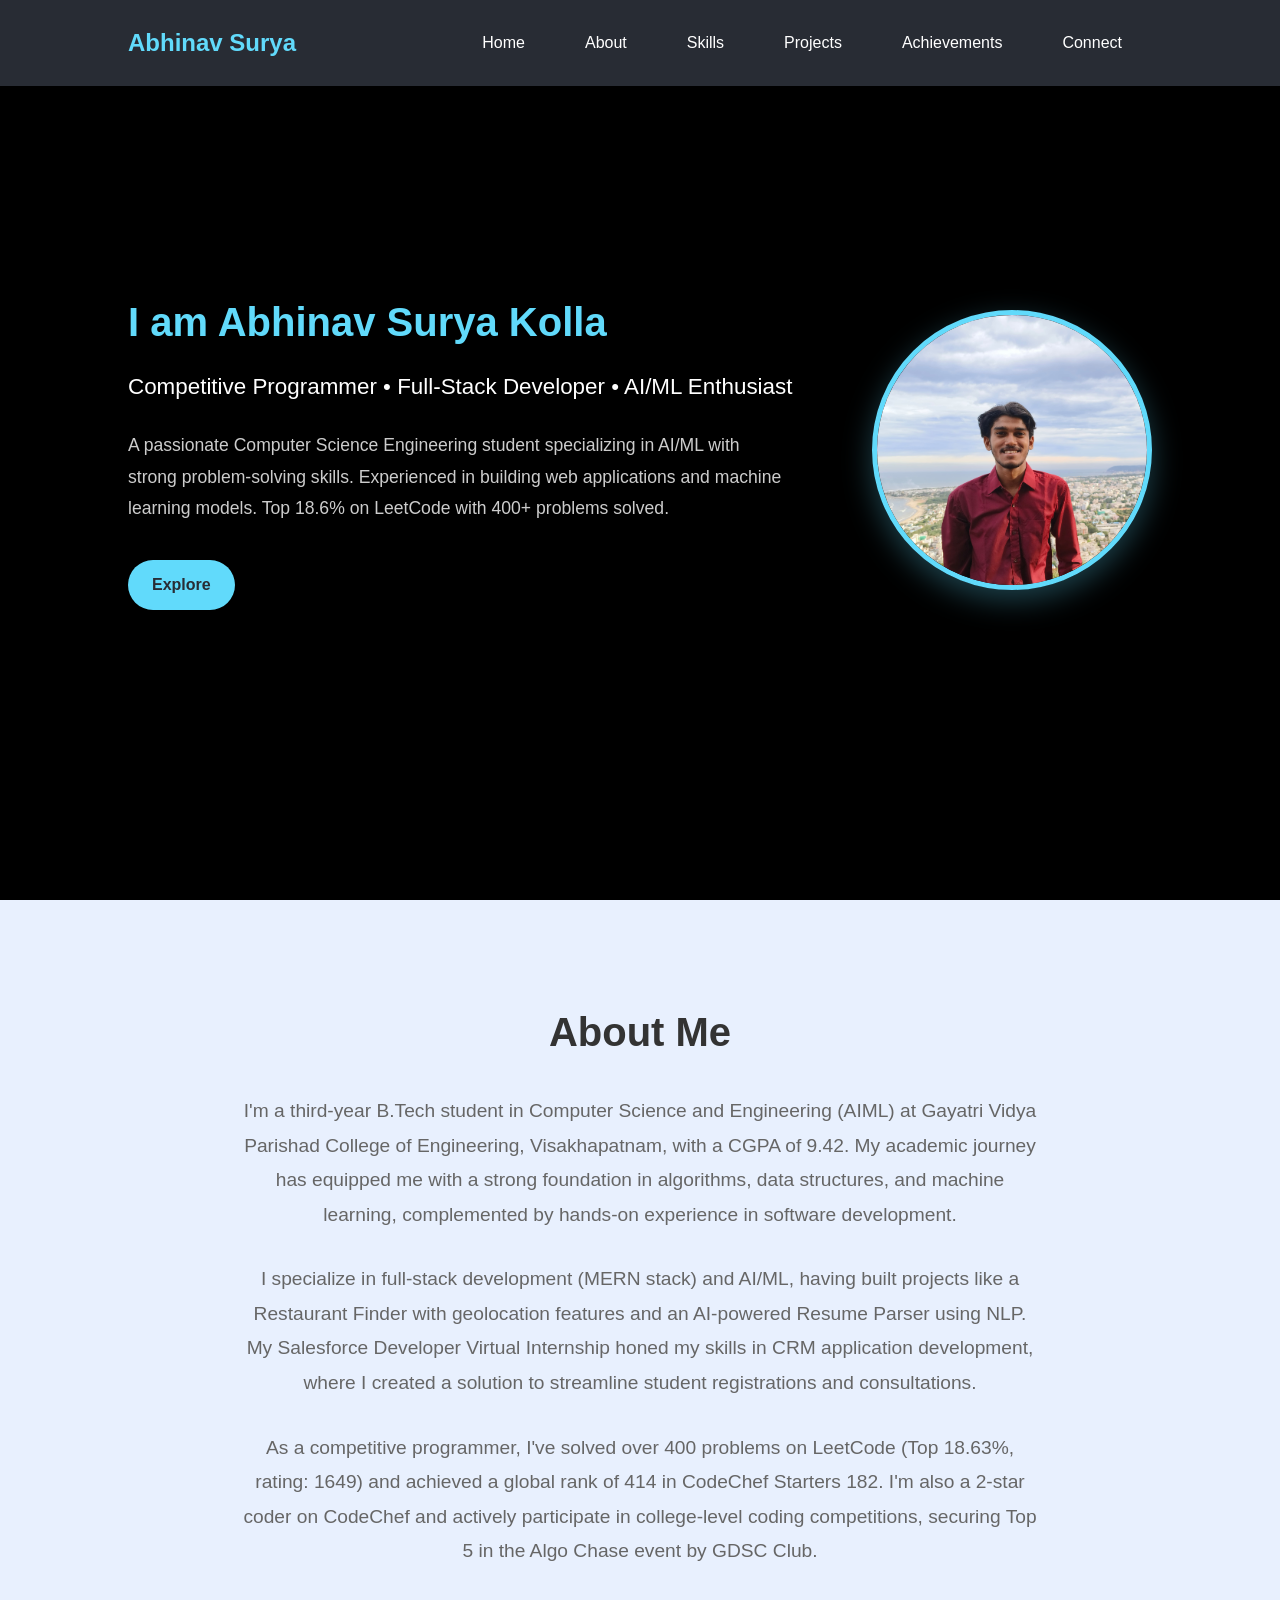
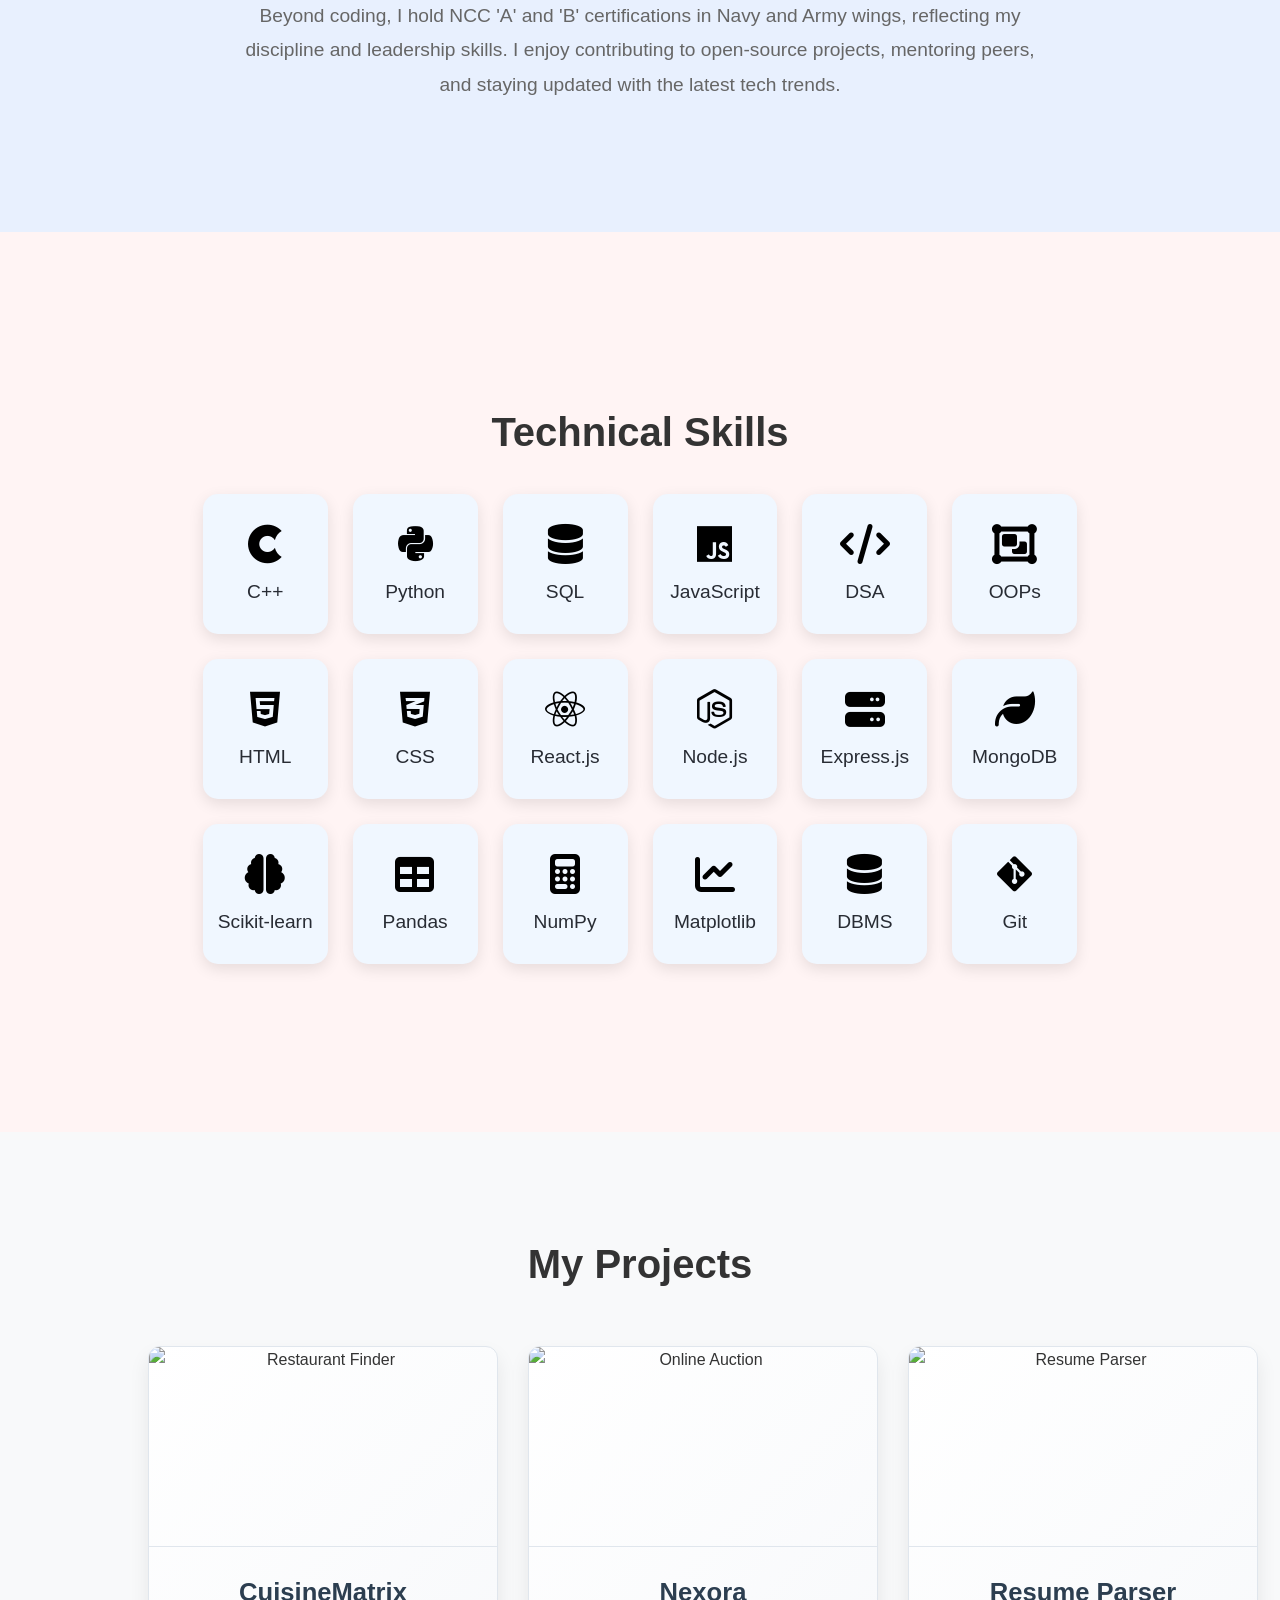
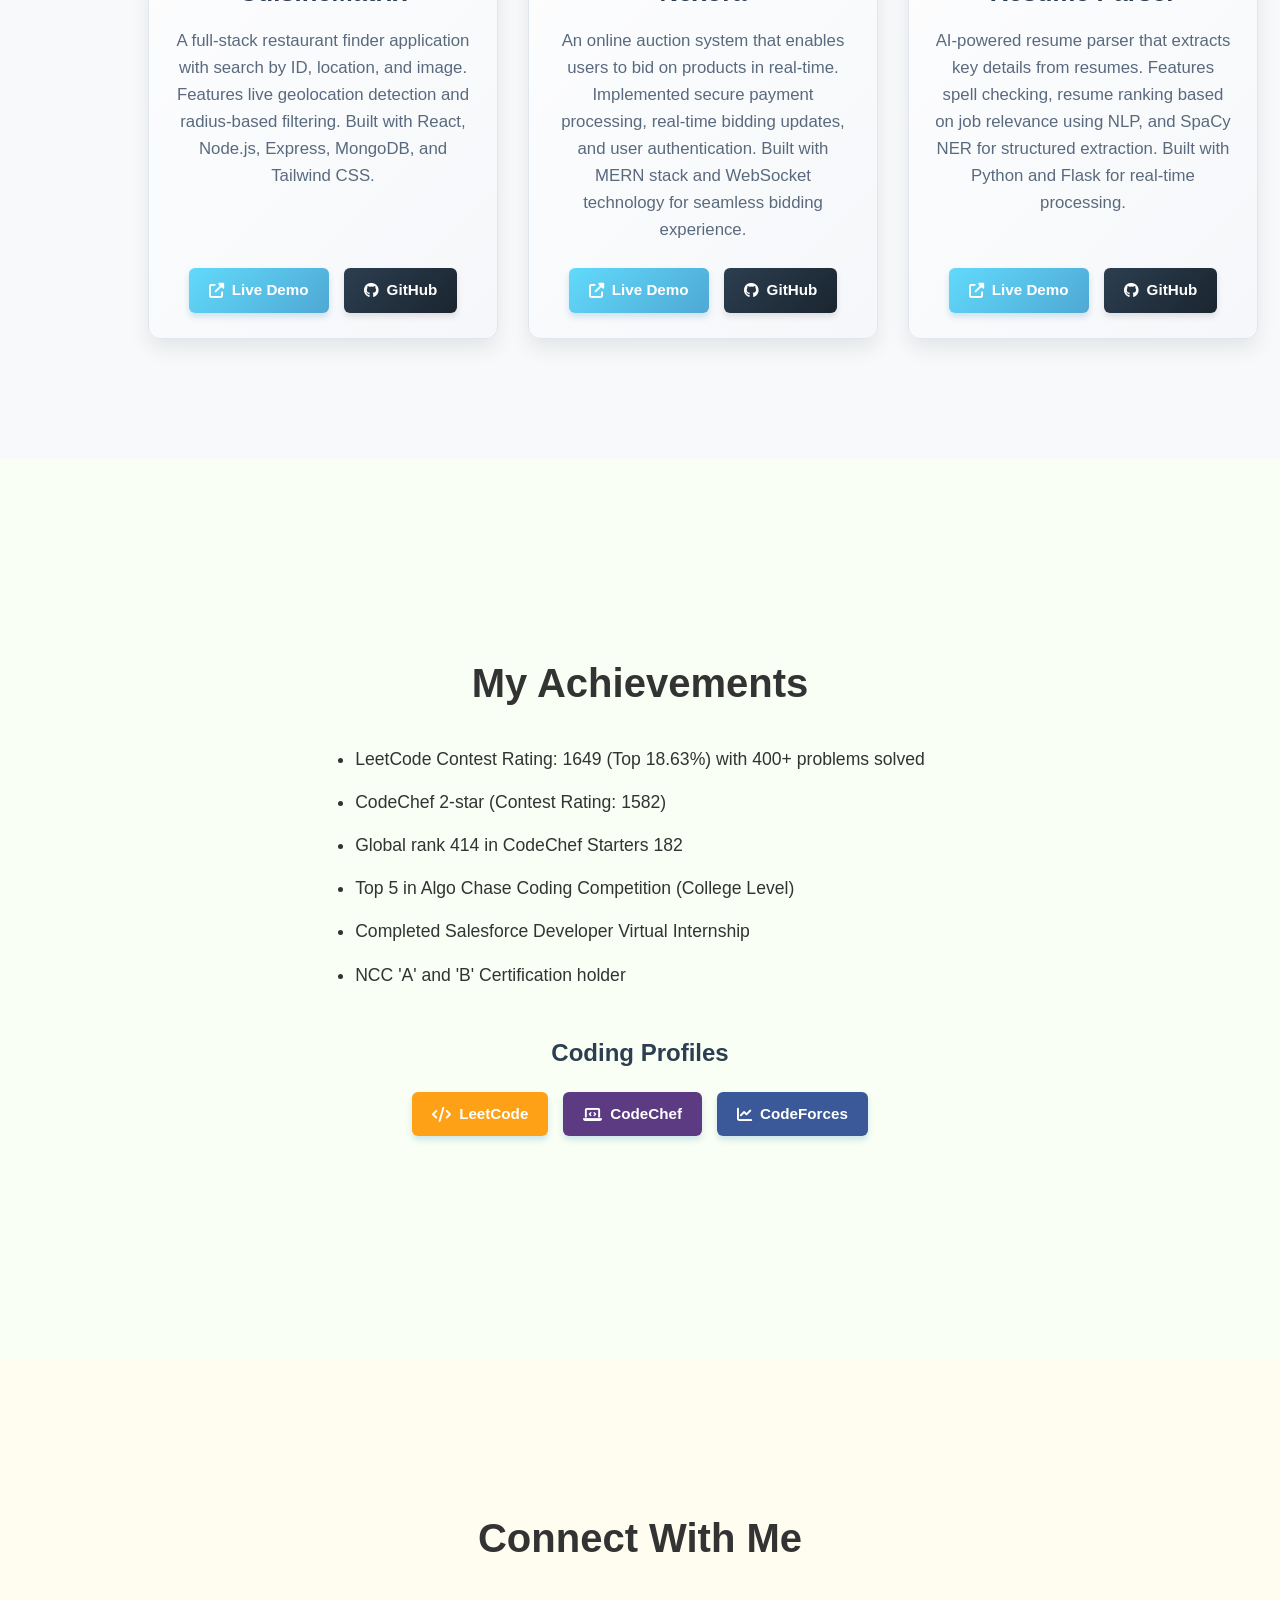
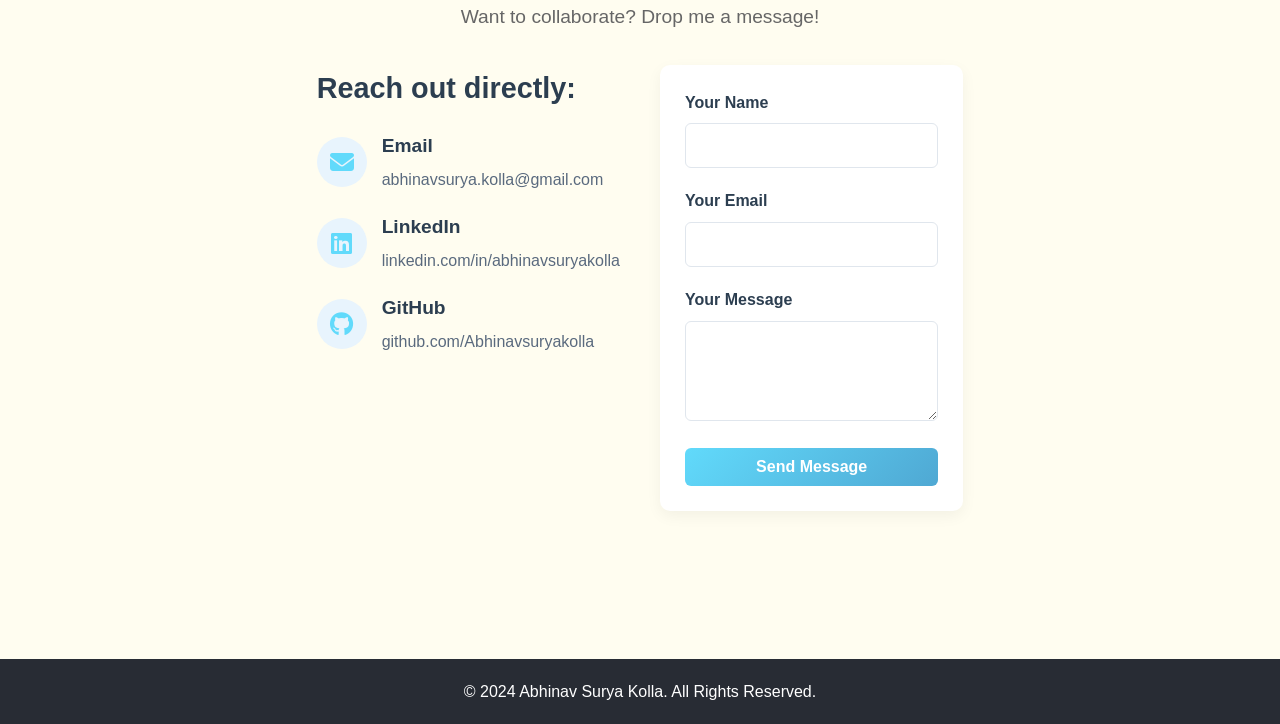
==== public/portfolio.html @ 75d7c148 "Update portfolio.html" ====
<!DOCTYPE html>
<html lang="en">
<head>
  <meta charset="UTF-8" />
  <meta name="viewport" content="width=device-width, initial-scale=1.0"/>
  <title>Abhinav Surya</title>
  <link rel="stylesheet" href="https://cdnjs.cloudflare.com/ajax/libs/font-awesome/6.4.0/css/all.min.css">
  <style>
    * {
      margin: 0;
      padding: 0;
      box-sizing: border-box;
    }

    body {
      font-family: 'Helvetica Neue', sans-serif;
      line-height: 1.6;
      color: #333;
      background-color: #f4f4f4;
    }

    a {
      text-decoration: none;
      color: inherit;
    }

    .navbar {
      background-color: #282c34;
      padding: 20px 10%;
      position: fixed;
      width: 100%;
      top: 0;
      z-index: 1000;
      box-shadow: 0 2px 10px rgba(0, 0, 0, 0.1);
      display: flex;
      justify-content: space-between;
      align-items: center;
    }

    .logo {
      font-size: 24px;
      font-weight: bold;
      color: #61dafb;
    }

    .navbar a {
      color: #fff;
      margin: 0 15px;
      padding: 10px 15px;
      border-radius: 5px;
      transition: all 0.3s ease;
    }

    .navbar a:hover {
      background-color: #61dafb;
      color: #282c34;
    }

    .hamburger {
      display: none;
      flex-direction: column;
      cursor: pointer;
    }

    .hamburger div {
      width: 25px;
      height: 3px;
      background-color: #fff;
      margin: 4px;
    }

    .nav-links {
      display: flex;
    }

    .nav-links a {
      display: inline-block;
    }

    .nav-links.active {
      display: block;
      position: absolute;
      background-color: #282c34;
      top: 70px;
      right: 0;
      width: 100%;
      text-align: center;
      padding: 20px 0;
    }

    section {
      padding: 100px 10%;
      min-height: 100vh;
      display: flex;
      flex-direction: column;
      justify-content: center;
    }

    section h2 {
      font-size: 2.5rem;
      margin-bottom: 30px;
      color: #333;
      text-align: center;
    }

    section p {
      font-size: 1.2rem;
      max-width: 800px;
      margin: 0 auto 30px;
      color: #666;
      line-height: 1.8;
    }

    #home {
      background-color: #000000;
      color: #fff;
      display: flex;
      flex-direction: row;
      justify-content: space-between;
      align-items: center;
      text-align: left;
    }

    .home-content {
      flex: 1;
      padding-right: 50px;
    }

    .home-image {
      flex: 1;
      display: flex;
      justify-content: flex-end;
    }

    #home img {
      width: 280px;
      height: 280px;
      border-radius: 50%;
      object-fit: cover;
      box-shadow: 0 10px 30px rgba(97, 218, 251, 0.3);
      border: 5px solid #61dafb;
    }

    #home h1 {
      font-size: 2.5rem;
      margin-bottom: 15px;
      color: #61dafb;
    }

    #home .title {
      font-size: 1.4rem;
      margin-bottom: 25px;
      color: #fff;
      white-space: nowrap;
    }

    #home p {
      font-size: 1.1rem;
      margin-bottom: 35px;
      color: #ccc;
      line-height: 1.8;
    }

    .btn {
      display: inline-block;
      padding: 12px 24px;
      background-color: #61dafb;
      color: #282c34;
      border-radius: 30px;
      font-size: 1rem;
      font-weight: bold;
      transition: all 0.3s ease;
      border: none;
      cursor: pointer;
    }

    .btn:hover {
      background-color: #fff;
      transform: translateY(-3px);
      box-shadow: 0 10px 20px rgba(0, 0, 0, 0.2);
    }

    #about {
      background-color: #e8f0fe;
      text-align: center;
    }

    #skills {
      background-color: #fff4f4;
    }

    .skills-container {
      display: grid;
      grid-template-columns: repeat(6, 1fr);
      gap: 25px;
      max-width: 1200px;
      margin: 0 auto;
    }

    .skill-card {
      background: #f0f7ff;
      padding: 25px 15px;
      border-radius: 15px;
      box-shadow: 0 5px 15px rgba(0,0,0,0.1);
      display: flex;
      flex-direction: column;
      justify-content: center;
      align-items: center;
      text-align: center;
      transition: all 0.3s ease;
      min-height: 140px;
    }

    .skill-card:hover {
      transform: translateY(-10px);
      box-shadow: 0 15px 30px rgba(0,0,0,0.15);
    }

    .skill-icon {
      font-size: 2.5rem;
      margin-bottom: 15px;
      color: #000000;
    }

    .skill-card p {
      font-size: 1.2rem;
      font-weight: 500;
      color: #282c34;
      margin: 0;
      line-height: 1.4;
    }

    /* Updated Projects Section */
    #projects {
      background-color: #f8f9fa;
      text-align: center;
    }

    .projects-container {
      display: grid;
      grid-template-columns: repeat(auto-fit, minmax(350px, 1fr));
      gap: 30px;
      max-width: 1200px;
      margin: 0 auto;
      padding: 20px;
    }

    .project-card {
      background: linear-gradient(135deg, #ffffff 0%, #f5f7fa 100%);
      border-radius: 12px;
      overflow: hidden;
      box-shadow: 0 10px 20px rgba(0,0,0,0.08);
      transition: all 0.3s ease;
      border: 1px solid #e0e6ed;
      display: flex;
      flex-direction: column;
    }

    .project-card:hover {
      transform: translateY(-8px);
      box-shadow: 0 15px 30px rgba(41, 128, 185, 0.15);
      border-color: #61dafb;
    }

    .project-image {
      width: 100%;
      height: 200px;
      object-fit: cover;
      border-bottom: 1px solid #e0e6ed;
    }

    .project-content {
      padding: 25px;
      flex-grow: 1;
      display: flex;
      flex-direction: column;
    }

    .project-title {
      font-size: 1.6rem;
      margin-bottom: 15px;
      color: #2c3e50;
      font-weight: 600;
    }

    .project-description {
      font-size: 1.05rem;
      color: #5a6a7e;
      margin-bottom: 25px;
      line-height: 1.6;
      flex-grow: 1;
    }

    .project-buttons {
      display: flex;
      justify-content: center;
      gap: 15px;
      margin-top: auto;
    }

    .project-btn {
      padding: 10px 20px;
      border-radius: 6px;
      font-weight: 600;
      transition: all 0.3s ease;
      display: inline-flex;
      align-items: center;
      gap: 8px;
      font-size: 0.95rem;
    }

    .demo-btn {
      background: linear-gradient(135deg, #61dafb 0%, #4fa8d3 100%);
      color: white;
      box-shadow: 0 4px 6px rgba(41, 128, 185, 0.2);
    }

    .demo-btn:hover {
      background: linear-gradient(135deg, #4fa8d3 0%, #3d8db8 100%);
      transform: translateY(-2px);
      box-shadow: 0 6px 12px rgba(41, 128, 185, 0.3);
    }

    .github-btn {
      background: linear-gradient(135deg, #2c3e50 0%, #1a252f 100%);
      color: white;
      box-shadow: 0 4px 6px rgba(0,0,0,0.1);
    }

    .github-btn:hover {
      background: linear-gradient(135deg, #1a252f 0%, #0e1419 100%);
      transform: translateY(-2px);
      box-shadow: 0 6px 12px rgba(0,0,0,0.2);
    }

    #achievements {
      background-color: #f9fff4;
    }

    .achievements-list {
      max-width: 700px;
      margin: 0 auto;
      text-align: left;
    }

    .achievements-list li {
      margin-bottom: 15px;
      font-size: 1.1rem;
    }

    .coding-profiles {
      text-align: center;
      margin: 30px 0;
    }

    .coding-profiles h3 {
      font-size: 1.5rem;
      margin-bottom: 20px;
      color: #2c3e50;
    }

    .profile-buttons {
      display: flex;
      justify-content: center;
      gap: 15px;
      flex-wrap: wrap;
    }

    .profile-btn {
      padding: 10px 20px;
      border-radius: 6px;
      font-weight: 600;
      transition: all 0.3s ease;
      display: inline-flex;
      align-items: center;
      gap: 8px;
      font-size: 0.95rem;
      background: linear-gradient(135deg, #61dafb 0%, #4fa8d3 100%);
      color: white;
      box-shadow: 0 4px 6px rgba(41, 128, 185, 0.2);
    }

    .profile-btn:hover {
      transform: translateY(-2px);
      box-shadow: 0 6px 12px rgba(41, 128, 185, 0.3);
    }

    .profile-btn.leetcode {
      background: linear-gradient(135deg, #FFA116 0%, #FFA116 100%);
    }

    .profile-btn.codechef {
      background: linear-gradient(135deg, #5C3B82 0%, #5C3B82 100%);
    }

    .profile-btn.codeforces {
      background: linear-gradient(135deg, #3B5998 0%, #3B5998 100%);
    }

    #connect {
      background-color: #fffdf0;
    }

    .connect-container {
      max-width: 800px;
      margin: 0 auto;
      display: grid;
      grid-template-columns: 1fr 1fr;
      gap: 40px;
    }

    .connect-info {
      text-align: left;
    }

    .connect-info h3 {
      font-size: 1.8rem;
      margin-bottom: 20px;
      color: #2c3e50;
    }

    .connect-info p {
      margin-bottom: 30px;
      color: #5a6a7e;
    }

    .contact-methods {
      display: flex;
      flex-direction: column;
      gap: 20px;
    }

    .contact-method {
      display: flex;
      align-items: center;
      gap: 15px;
    }

    .contact-icon {
      font-size: 1.5rem;
      color: #61dafb;
      width: 50px;
      height: 50px;
      background-color: #e8f4fd;
      border-radius: 50%;
      display: flex;
      align-items: center;
      justify-content: center;
    }

    .contact-text h4 {
      font-size: 1.2rem;
      margin-bottom: 5px;
      color: #2c3e50;
    }

    .contact-text p,
    .contact-text a {
      margin: 0;
      color: #5a6a7e;
      font-size: 1rem;
    }

    .contact-text a {
      transition: color 0.3s ease;
      text-decoration: none;
    }

    .contact-text a:hover {
      color: #61dafb;
    }

    .connect-form {
      background: white;
      padding: 25px;
      border-radius: 10px;
      box-shadow: 0 5px 15px rgba(0,0,0,0.05);
    }

    .form-group {
      margin-bottom: 20px;
    }

    .form-group label {
      display: block;
      margin-bottom: 8px;
      font-weight: 600;
      color: #2c3e50;
    }

    .form-group input,
    .form-group textarea {
      width: 100%;
      padding: 10px 15px;
      border: 1px solid #e0e6ed;
      border-radius: 6px;
      font-family: inherit;
      font-size: 1rem;
      transition: all 0.3s ease;
    }

    .form-group input {
      height: 45px;
    }

    .form-group textarea {
      min-height: 100px;
      resize: vertical;
    }

    .form-group input:focus,
    .form-group textarea:focus {
      border-color: #61dafb;
      outline: none;
      box-shadow: 0 0 0 3px rgba(97, 218, 251, 0.2);
    }

    .form-btn {
      width: 100%;
      padding: 10px;
      background: linear-gradient(135deg, #61dafb 0%, #4fa8d3 100%);
      color: white;
      border: none;
      border-radius: 6px;
      font-size: 1rem;
      font-weight: 600;
      cursor: pointer;
      transition: all 0.3s ease;
    }

    .form-btn:hover {
      background: linear-gradient(135deg, #4fa8d3 0%, #3d8db8 100%);
      transform: translateY(-2px);
    }

    .social-links {
      display: flex;
      justify-content: center;
      gap: 20px;
      margin-top: 30px;
    }

    .social-links a {
      font-size: 1.5rem;
      transition: color 0.3s ease;
    }

    .social-links a:hover {
      color: #61dafb;
    }

    footer {
      background-color: #282c34;
      color: white;
      text-align: center;
      padding: 20px 0;
    }

    @media (max-width: 1200px) {
      .skills-container {
        grid-template-columns: repeat(4, 1fr);
      }
    }

    @media (max-width: 900px) {
      .skills-container {
        grid-template-columns: repeat(3, 1fr);
      }
    }

    @media (max-width: 768px) {
      .navbar {
        padding: 15px 20px;
      }

      .nav-links {
        display: none;
      }

      .hamburger {
        display: flex;
      }

      .nav-links.active {
        display: flex;
        flex-direction: column;
      }

      #home {
        flex-direction: column;
        text-align: center;
        padding: 120px 20px 80px;
      }

      .home-content {
        padding-right: 0;
        margin-bottom: 40px;
      }

      .home-image {
        justify-content: center;
      }

      #home img {
        width: 220px;
        height: 220px;
      }

      #home .title {
        white-space: normal;
      }

      .skills-container {
        grid-template-columns: repeat(2, 1fr);
      }

      .skill-card {
        min-height: 120px;
        padding: 20px 10px;
      }

      .skill-icon {
        font-size: 2rem;
        margin-bottom: 10px;
      }

      .skill-card p {
        font-size: 1.1rem;
      }

      .projects-container {
        grid-template-columns: 1fr;
      }
      
      .project-buttons {
        flex-direction: column;
      }
      
      .project-btn {
        width: 100%;
        justify-content: center;
      }

      .connect-container {
        grid-template-columns: 1fr;
      }
    }

    @media (max-width: 480px) {
      .skills-container {
        grid-template-columns: 1fr;
      }

      .profile-buttons {
        flex-direction: column;
        align-items: center;
      }

      .profile-btn {
        width: 100%;
        justify-content: center;
      }
    }
  </style>
</head>
<body>

  <!-- Navigation Bar -->
  <div class="navbar">
    <div class="logo">Abhinav Surya</div>
    <div class="hamburger" onclick="toggleMenu()">
      <div></div>
      <div></div>
      <div></div>
    </div>
    <div class="nav-links">
      <a href="#home">Home</a>
      <a href="#about">About</a>
      <a href="#skills">Skills</a>
      <a href="#projects">Projects</a>
      <a href="#achievements">Achievements</a>
      <a href="#connect">Connect</a>
    </div>
  </div>

  <!-- Home Section -->
  <section id="home">
    <div class="home-content">
      <h1>I am Abhinav Surya Kolla</h1>
      <div class="title">Competitive Programmer • Full-Stack Developer • AI/ML Enthusiast</div>
      <p>A passionate Computer Science Engineering student specializing in AI/ML with strong problem-solving skills. Experienced in building web applications and machine learning models. Top 18.6% on LeetCode with 400+ problems solved.</p>
      <a href="#about" class="btn">Explore </a>
    </div>
    <div class="home-image">
      <img src="./image.jpg" alt="Abhinav Surya Kolla" />
    </div>
  </section>

  <!-- About Section -->
  <section id="about">
    <h2>About Me</h2>
    <p>I'm a third-year B.Tech student in Computer Science and Engineering (AIML) at Gayatri Vidya Parishad College of Engineering, Visakhapatnam, with a CGPA of 9.42. My academic journey has equipped me with a strong foundation in algorithms, data structures, and machine learning, complemented by hands-on experience in software development.</p>
    <p>I specialize in full-stack development (MERN stack) and AI/ML, having built projects like a Restaurant Finder with geolocation features and an AI-powered Resume Parser using NLP. My Salesforce Developer Virtual Internship honed my skills in CRM application development, where I created a solution to streamline student registrations and consultations.</p>
    <p>As a competitive programmer, I've solved over 400 problems on LeetCode (Top 18.63%, rating: 1649) and achieved a global rank of 414 in CodeChef Starters 182. I'm also a 2-star coder on CodeChef and actively participate in college-level coding competitions, securing Top 5 in the Algo Chase event by GDSC Club.</p>
    <p>Beyond coding, I hold NCC 'A' and 'B' certifications in Navy and Army wings, reflecting my discipline and leadership skills. I enjoy contributing to open-source projects, mentoring peers, and staying updated with the latest tech trends.</p>
  </section>

  <!-- Skills Section -->
  <section id="skills">
    <h2>Technical Skills</h2>
    <div class="skills-container">
      <div class="skill-card">
        <i class="fab fa-cuttlefish skill-icon"></i>
        <p>C++</p>
      </div>
      <div class="skill-card">
        <i class="fab fa-python skill-icon"></i>
        <p>Python</p>
      </div>
      <div class="skill-card">
        <i class="fas fa-database skill-icon"></i>
        <p>SQL</p>
      </div>
      <div class="skill-card">
        <i class="fab fa-js skill-icon"></i>
        <p>JavaScript</p>
      </div>
      <div class="skill-card">
        <i class="fas fa-code skill-icon"></i>
        <p>DSA</p>
      </div>
      <div class="skill-card">
        <i class="fas fa-object-group skill-icon"></i>
        <p>OOPs</p>
      </div>
      <div class="skill-card">
        <i class="fab fa-html5 skill-icon"></i>
        <p>HTML</p>
      </div>
      <div class="skill-card">
        <i class="fab fa-css3-alt skill-icon"></i>
        <p>CSS</p>
      </div>
      <div class="skill-card">
        <i class="fab fa-react skill-icon"></i>
        <p>React.js</p>
      </div>
      <div class="skill-card">
        <i class="fab fa-node-js skill-icon"></i>
        <p>Node.js</p>
      </div>
      <div class="skill-card">
        <i class="fas fa-server skill-icon"></i>
        <p>Express.js</p>
      </div>
      <div class="skill-card">
        <i class="fas fa-leaf skill-icon"></i>
        <p>MongoDB</p>
      </div>
      <div class="skill-card">
        <i class="fas fa-brain skill-icon"></i>
        <p>Scikit-learn</p>
      </div>
      <div class="skill-card">
        <i class="fas fa-table skill-icon"></i>
        <p>Pandas</p>
      </div>
      <div class="skill-card">
        <i class="fas fa-calculator skill-icon"></i>
        <p>NumPy</p>
      </div>
      <div class="skill-card">
        <i class="fas fa-chart-line skill-icon"></i>
        <p>Matplotlib</p>
      </div>
      <div class="skill-card">
        <i class="fas fa-database skill-icon"></i>
        <p>DBMS</p>
      </div>
      <div class="skill-card">
        <i class="fab fa-git-alt skill-icon"></i>
        <p>Git</p>
      </div>
    </div>
  </section>

  <!-- Projects Section -->
  <section id="projects">
    <h2>My Projects</h2>
    <div class="projects-container">
      <!-- Project 1: CuisineMatrix -->
      <div class="project-card">
        <img src="https://images.unsplash.com/photo-1517248135467-4c7edcad34c4?ixlib=rb-1.2.1&auto=format&fit=crop&w=500&q=60" alt="Restaurant Finder" class="project-image">
        <div class="project-content">
          <h3 class="project-title">CuisineMatrix</h3>
          <p class="project-description">
            A full-stack restaurant finder application with search by ID, location, and image. 
            Features live geolocation detection and radius-based filtering. Built with React, Node.js, 
            Express, MongoDB, and Tailwind CSS.
          </p>
          <div class="project-buttons">
            <a href="https://cuisinematrix.onrender.com" class="project-btn demo-btn">
              <i class="fas fa-external-link-alt"></i> Live Demo
            </a>
            <a href="https://github.com/Abhinavsuryakolla/Restaurant-Finder" class="project-btn github-btn">
              <i class="fab fa-github"></i> GitHub
            </a>
          </div>
        </div>
      </div>

      <!-- Project 2: Nexora -->
      <div class="project-card">
        <img src="https://images.unsplash.com/photo-1584438784894-089d6a62b8fa?ixlib=rb-1.2.1&auto=format&fit=crop&w=500&q=60" alt="Online Auction" class="project-image">
        <div class="project-content">
          <h3 class="project-title">Nexora</h3>
          <p class="project-description">
            An online auction system that enables users to bid on products in real-time. 
            Implemented secure payment processing, real-time bidding updates, and user authentication.
            Built with MERN stack and WebSocket technology for seamless bidding experience.
          </p>
          <div class="project-buttons">
            <a href="#" class="project-btn demo-btn">
              <i class="fas fa-external-link-alt"></i> Live Demo
            </a>
            <a href="https://github.com/Abhinavsuryakolla/Online-Auction-System" class="project-btn github-btn">
              <i class="fab fa-github"></i> GitHub
            </a>
          </div>
        </div>
      </div>

      <!-- Project 3: Resume Parser -->
      <div class="project-card">
        <img src="https://images.unsplash.com/photo-1551288049-bebda4e38f71?ixlib=rb-1.2.1&auto=format&fit=crop&w=500&q=60" alt="Resume Parser" class="project-image">
        <div class="project-content">
          <h3 class="project-title">Resume Parser</h3>
          <p class="project-description">
            AI-powered resume parser that extracts key details from resumes. Features spell checking, 
            resume ranking based on job relevance using NLP, and SpaCy NER for structured extraction. 
            Built with Python and Flask for real-time processing.
          </p>
          <div class="project-buttons">
            <a href="#" class="project-btn demo-btn">
              <i class="fas fa-external-link-alt"></i> Live Demo
            </a>
            <a href="https://github.com/Abhinavsuryakolla/Resume-Parser" class="project-btn github-btn">
              <i class="fab fa-github"></i> GitHub
            </a>
          </div>
        </div>
      </div>
    </div>
  </section>

  <!-- Achievements Section -->
  <section id="achievements">
    <h2>My Achievements</h2>
    <div class="achievements-list">
      <ul>
        <li>LeetCode Contest Rating: 1649 (Top 18.63%) with 400+ problems solved</li>
        <li>CodeChef 2-star (Contest Rating: 1582)</li>
        <li>Global rank 414 in CodeChef Starters 182</li>
        <li>Top 5 in Algo Chase Coding Competition (College Level)</li>
        <li>Completed Salesforce Developer Virtual Internship</li>
        <li>NCC 'A' and 'B' Certification holder</li>
      </ul>
    </div>
    
    <div class="coding-profiles">
      <h3>Coding Profiles</h3>
      <div class="profile-buttons">
        <a href="https://leetcode.com/u/Abhinav_surya/" class="profile-btn leetcode">
          <i class="fas fa-code"></i> LeetCode
        </a>
        <a href="https://www.codechef.com/users/abhinav_surya" class="profile-btn codechef">
          <i class="fas fa-laptop-code"></i> CodeChef
        </a>
        <a href="https://codeforces.com/profile/Abhinavsurya" class="profile-btn codeforces">
          <i class="fas fa-chart-line"></i> CodeForces
        </a>
      </div>
    </div>
  </section>

  <!-- Connect Section -->
  <section id="connect">
    <h2>Connect With Me</h2>
    <p>Want to collaborate? Drop me a message!</p>
    
    <div class="connect-container">
      <div class="connect-info">
        <h3>Reach out directly:</h3>
        
        <div class="contact-methods">
          <div class="contact-method">
            <div class="contact-icon">
              <i class="fas fa-envelope"></i>
            </div>
            <div class="contact-text">
              <h4>Email</h4>
              <a href="mailto:abhinavsurya.kolla@gmail.com">abhinavsurya.kolla@gmail.com</a>
            </div>
          </div>
          
          <div class="contact-method">
            <div class="contact-icon">
              <i class="fab fa-linkedin"></i>
            </div>
            <div class="contact-text">
              <h4>LinkedIn</h4>
              <a href="https://linkedin.com/in/abhinavsuryakolla" target="_blank">linkedin.com/in/abhinavsuryakolla</a>
            </div>
          </div>
          
          <div class="contact-method">
            <div class="contact-icon">
              <i class="fab fa-github"></i>
            </div>
            <div class="contact-text">
              <h4>GitHub</h4>
              <a href="https://github.com/Abhinavsuryakolla" target="_blank">github.com/Abhinavsuryakolla</a>
            </div>
          </div>
        </div>
      </div>
      
      <div class="connect-form">
        <form>
          <div class="form-group">
            <label for="name">Your Name</label>
            <input type="text" id="name" name="name" required>
          </div>
          
          <div class="form-group">
            <label for="email">Your Email</label>
            <input type="email" id="email" name="email" required>
          </div>
          
          <div class="form-group">
            <label for="message">Your Message</label>
            <textarea id="message" name="message" required></textarea>
          </div>
          
          <button type="submit" class="form-btn">Send Message</button>
        </form>
      </div>
    </div>
  </section>

  <!-- Footer -->
  <footer>
    <p>&copy; 2024 Abhinav Surya Kolla. All Rights Reserved.</p>
  </footer>

  <!-- JavaScript -->
  <script>
    function toggleMenu() {
      const navLinks = document.querySelector('.nav-links');
      navLinks.classList.toggle('active');
    }

    // Smooth scrolling for anchor links
    document.querySelectorAll('a[href^="#"]').forEach(anchor => {
      anchor.addEventListener('click', function(e) {
        e.preventDefault();
        document.querySelector(this.getAttribute('href')).scrollIntoView({
          behavior: 'smooth'
        });
        
        // Close mobile menu if open
        const navLinks = document.querySelector('.nav-links');
        if (navLinks.classList.contains('active')) {
          navLinks.classList.remove('active');
        }
      });
    });
  </script>
</body>
</html>
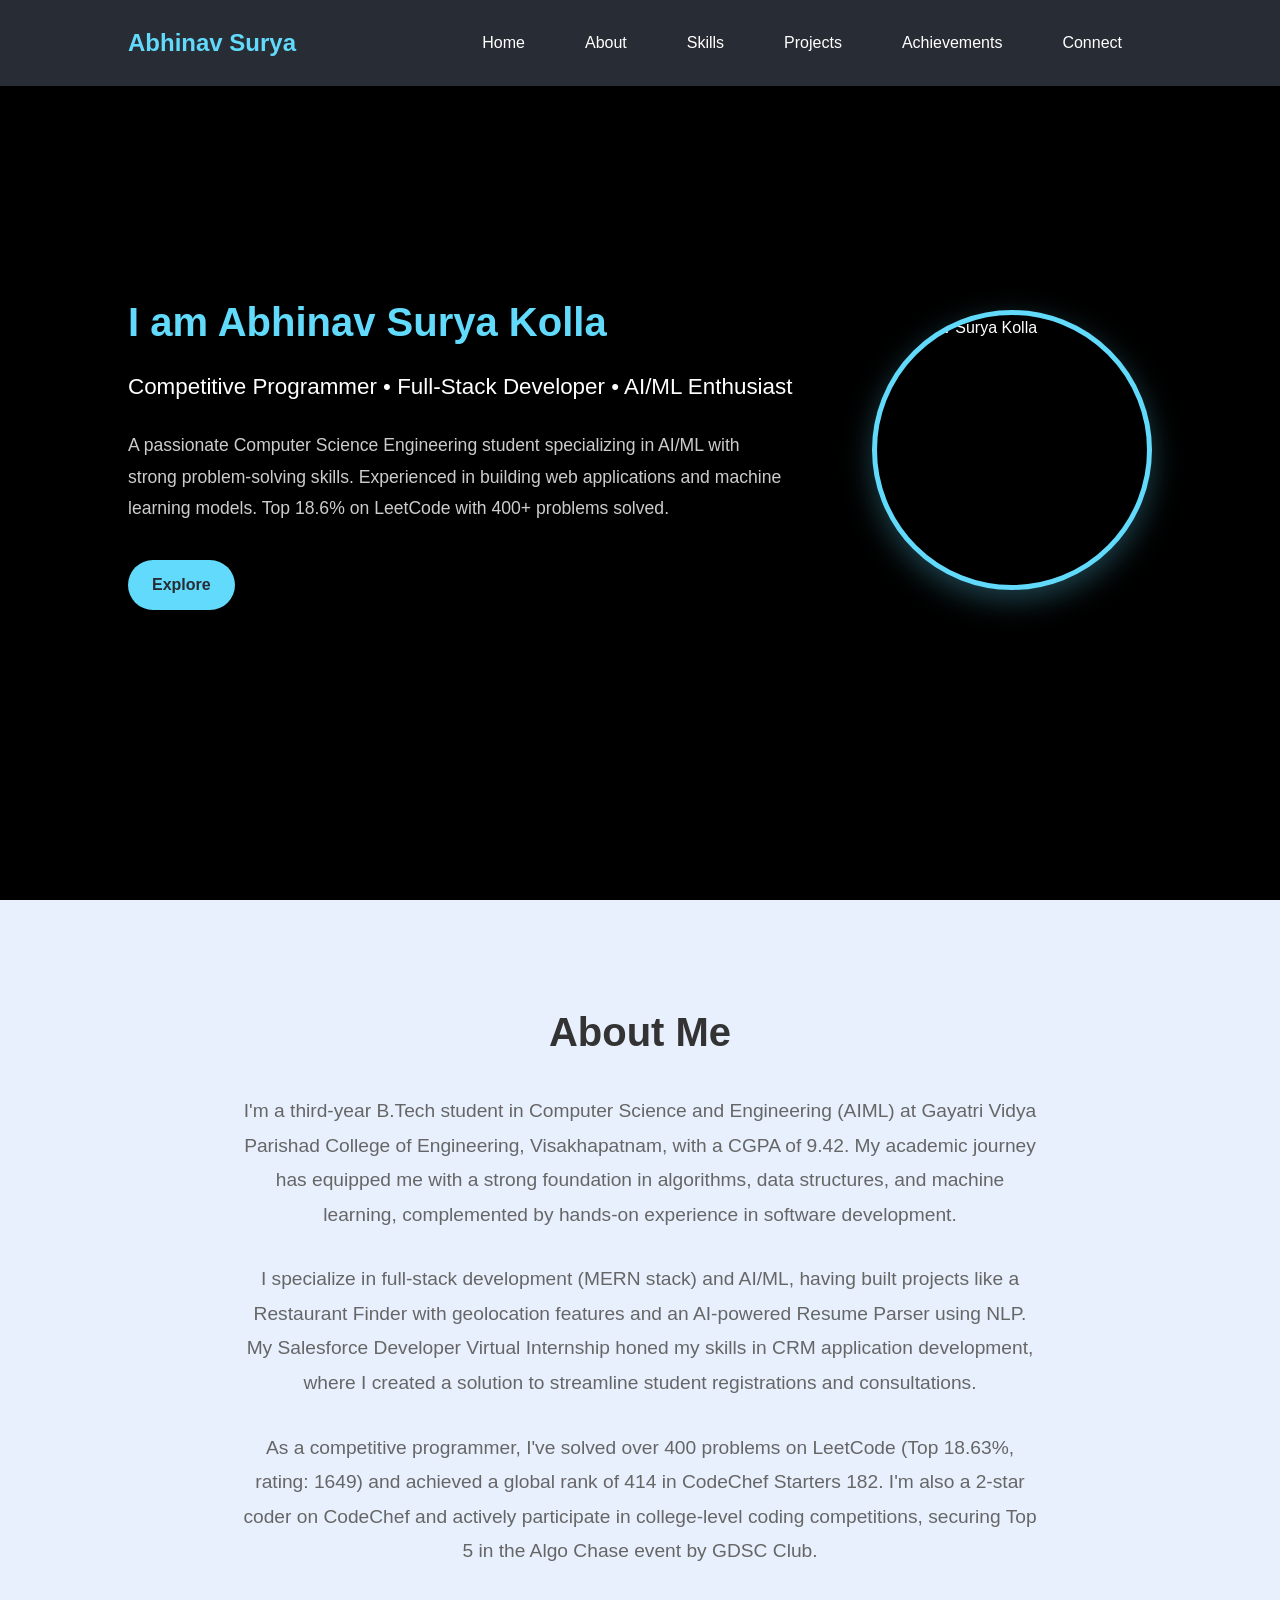
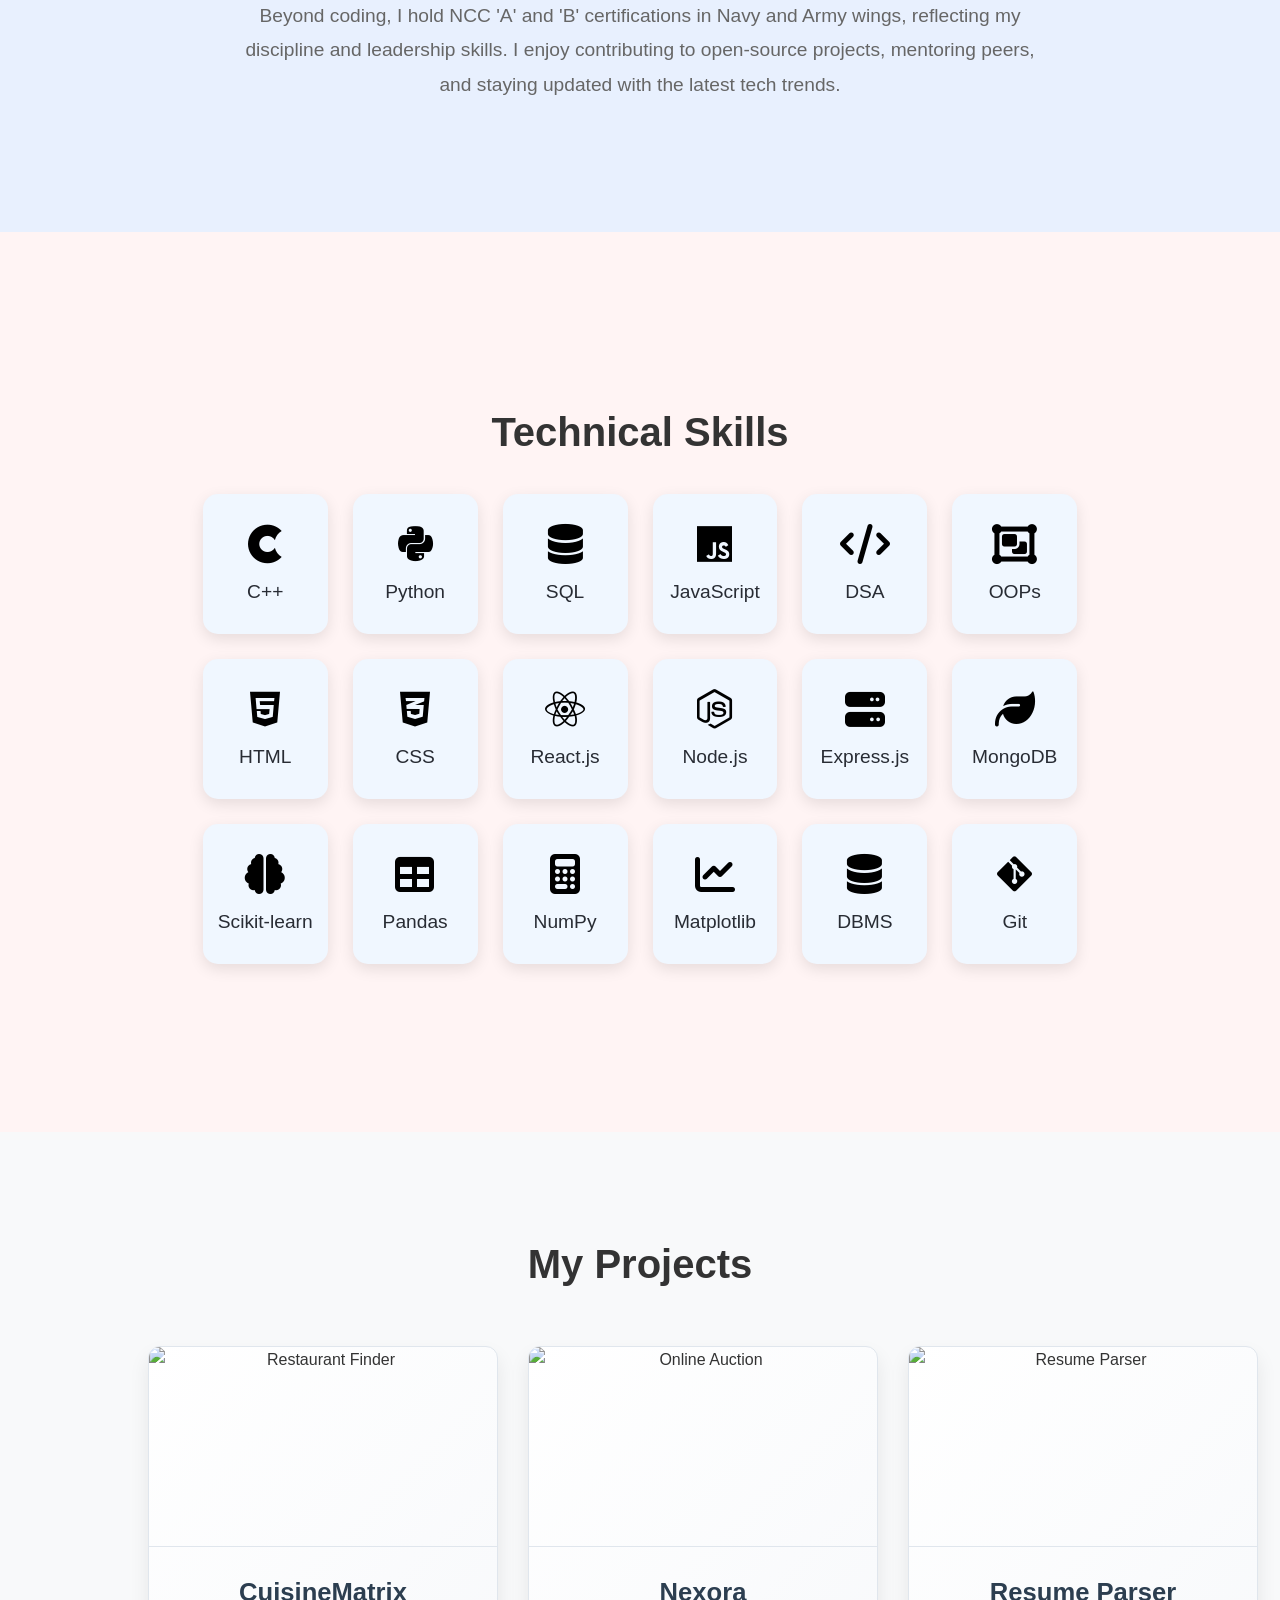
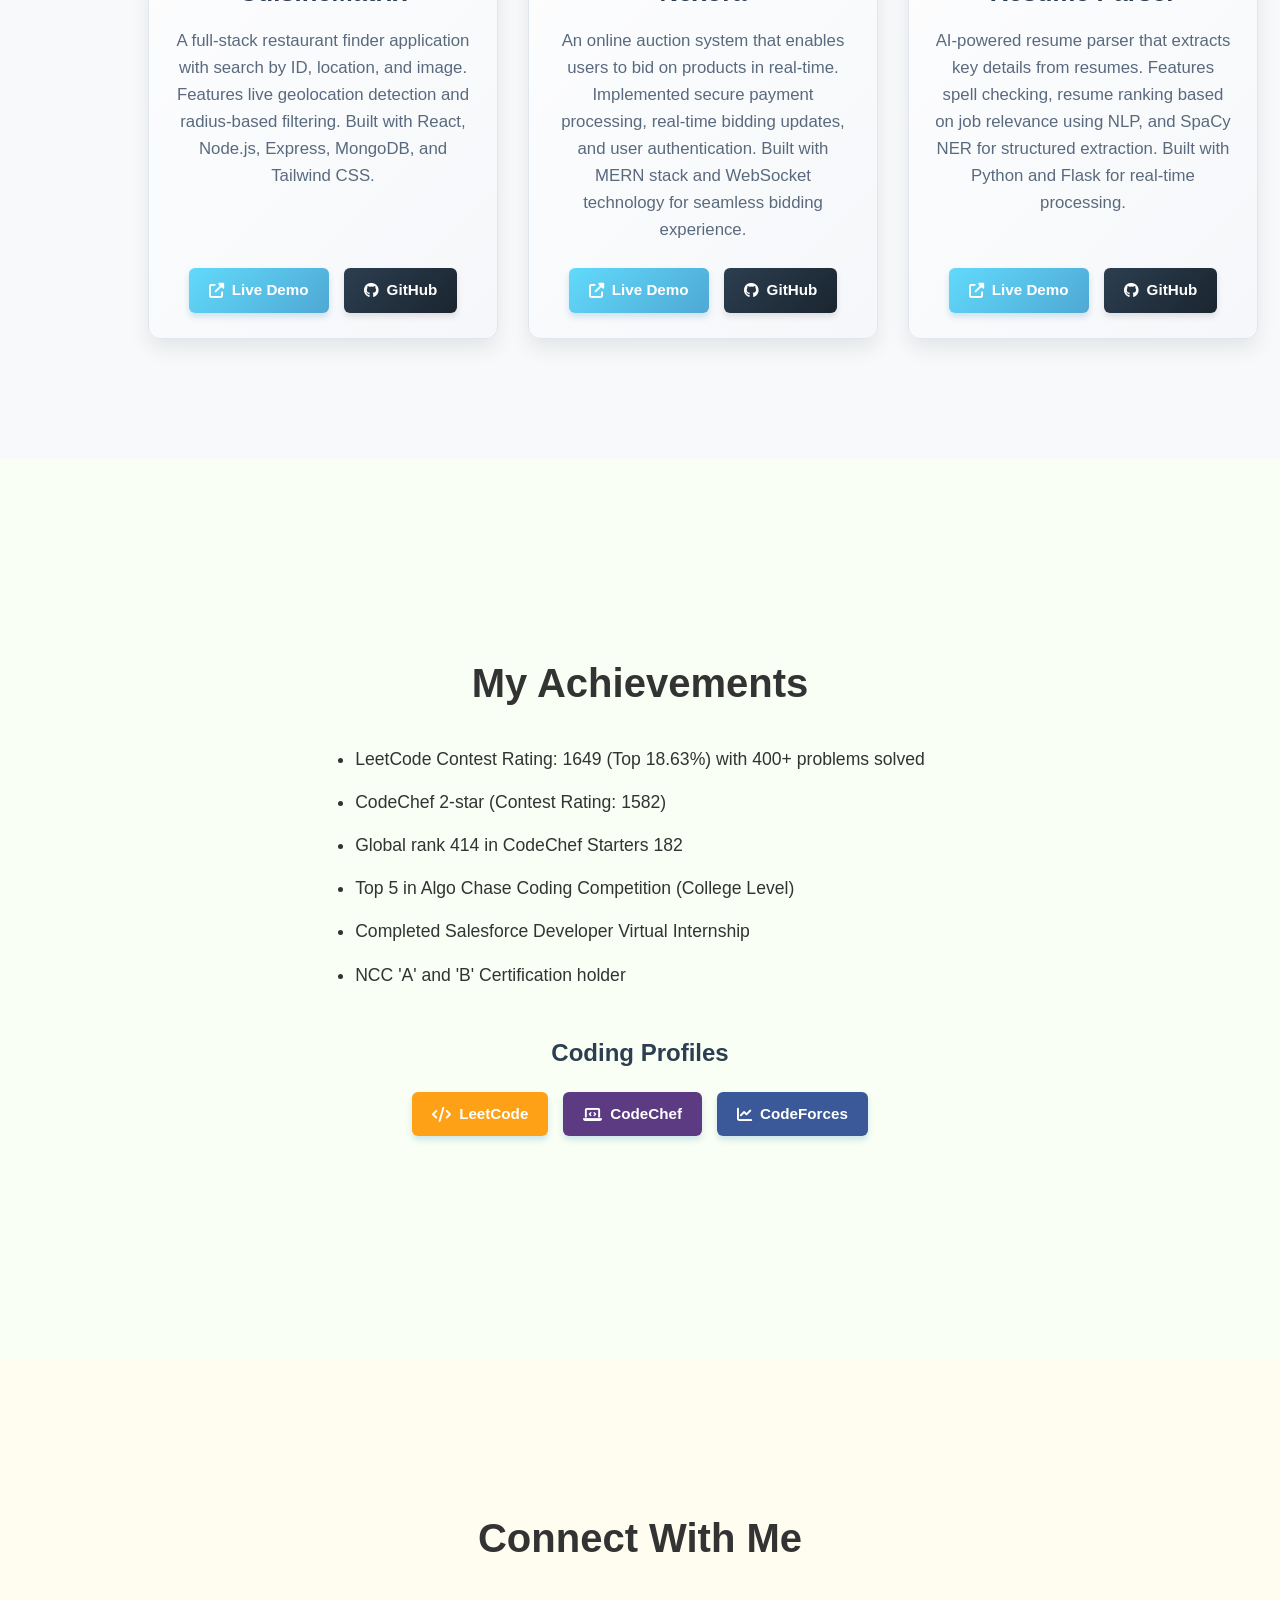
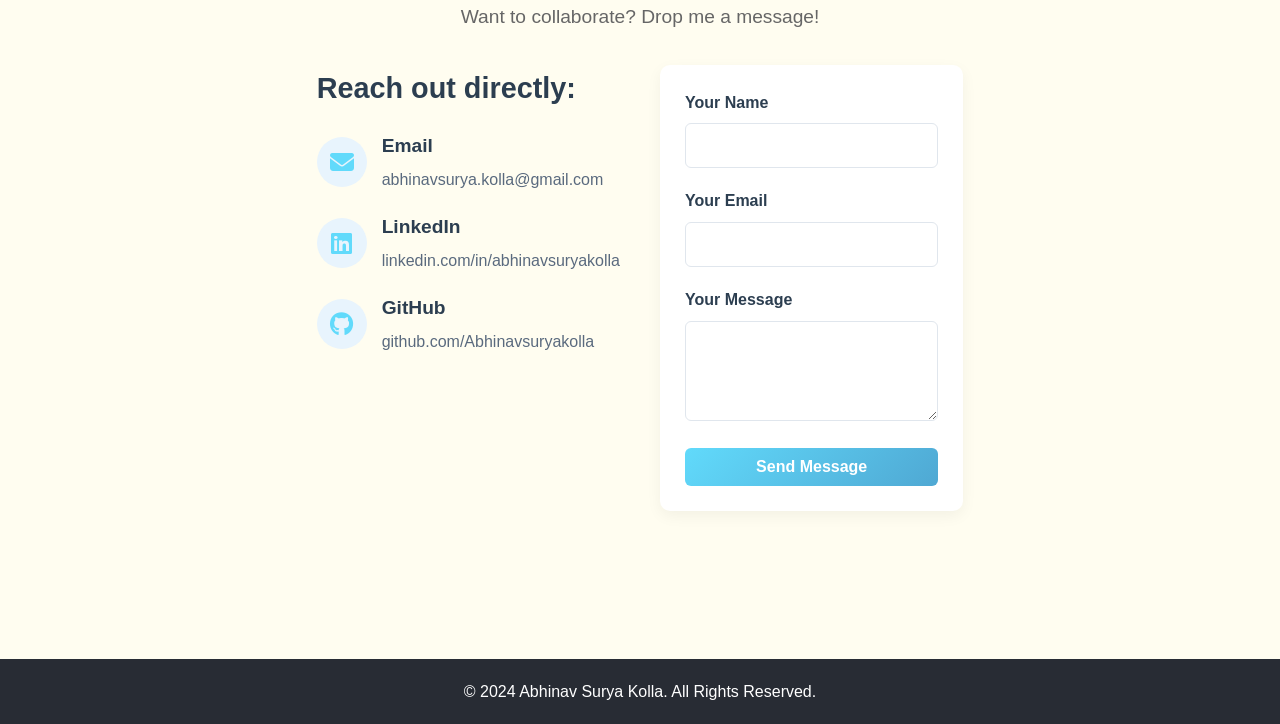
==== commit c1756e38: "change" ====
--- a/public/portfolio.html
+++ b/public/portfolio.html
@@ -692,7 +692,7 @@
       <a href="#about" class="btn">Explore </a>
     </div>
     <div class="home-image">
-      <img src="./image.jpg" alt="Abhinav Surya Kolla" />
+      <img src="https://surl.li/acuohc" alt="Abhinav Surya Kolla" />
     </div>
   </section>
 
@@ -977,4 +977,4 @@
     });
   </script>
 </body>
-</html>
+</html>
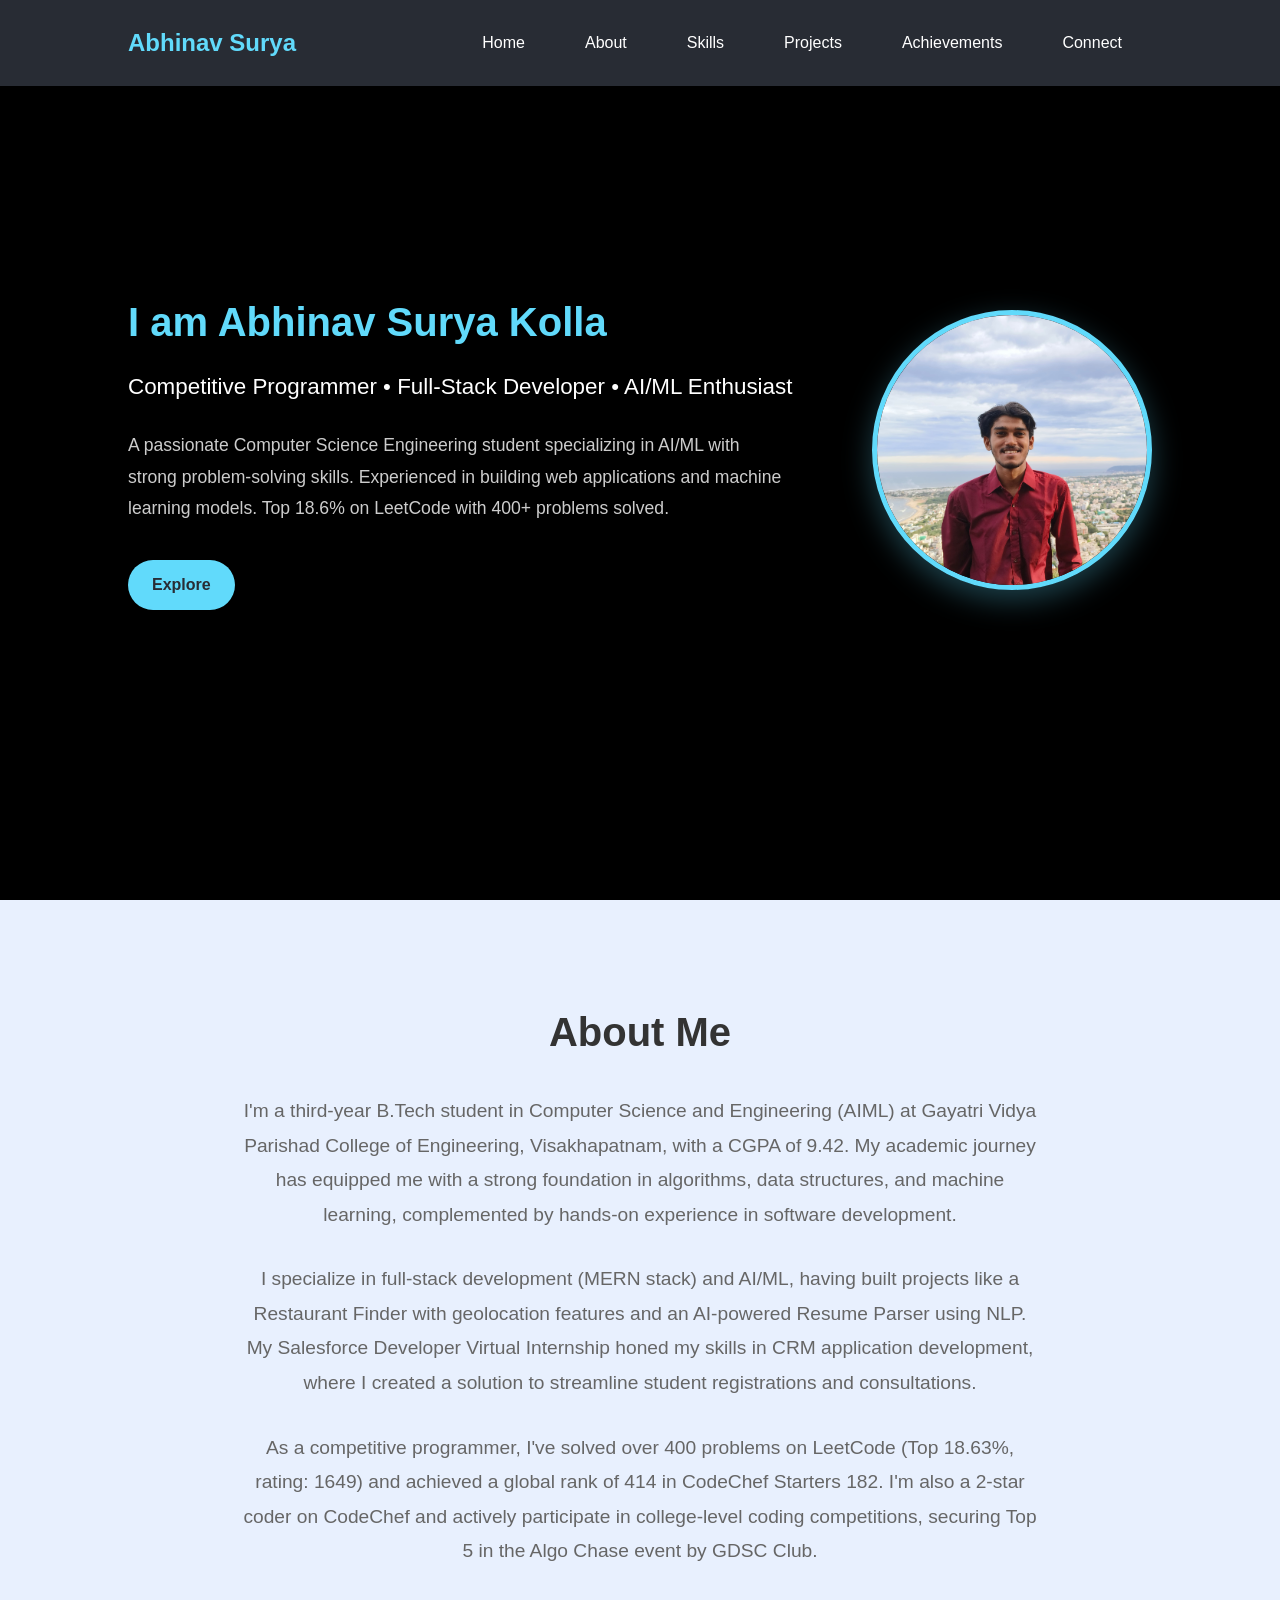
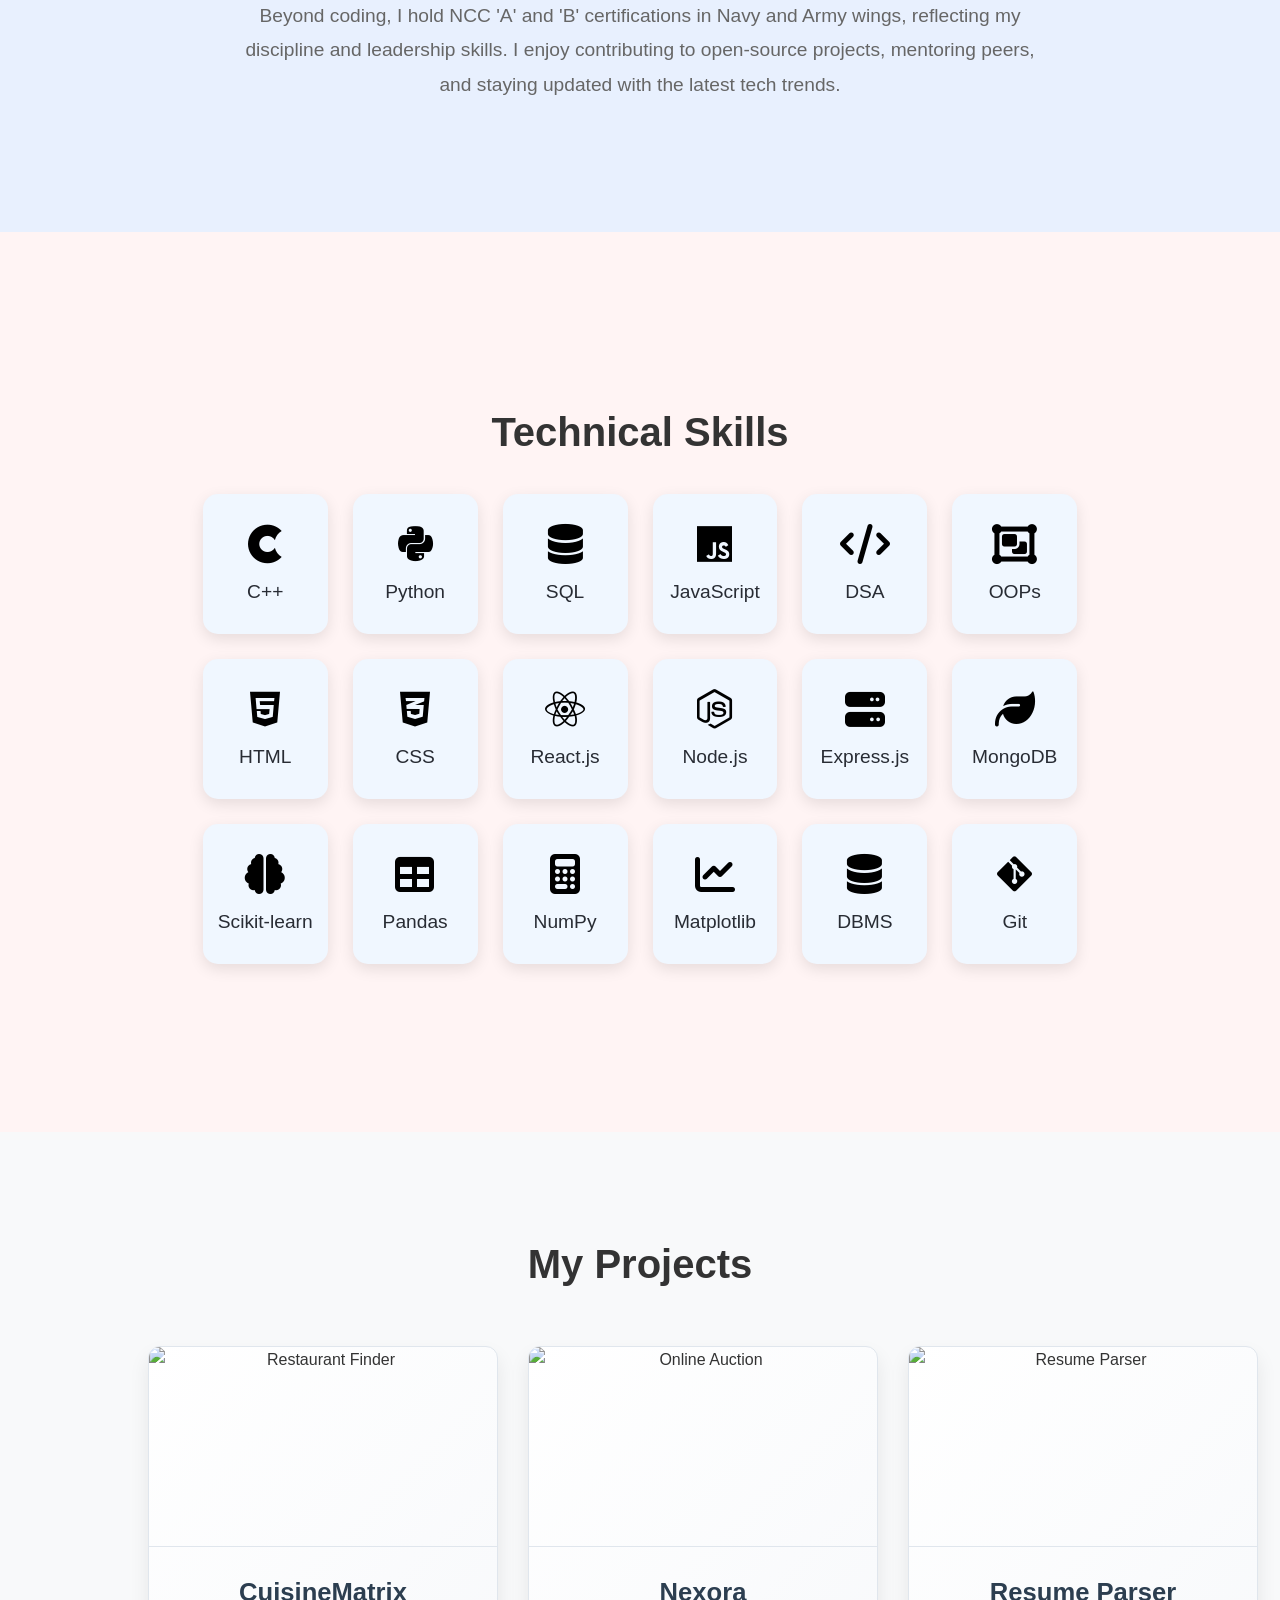
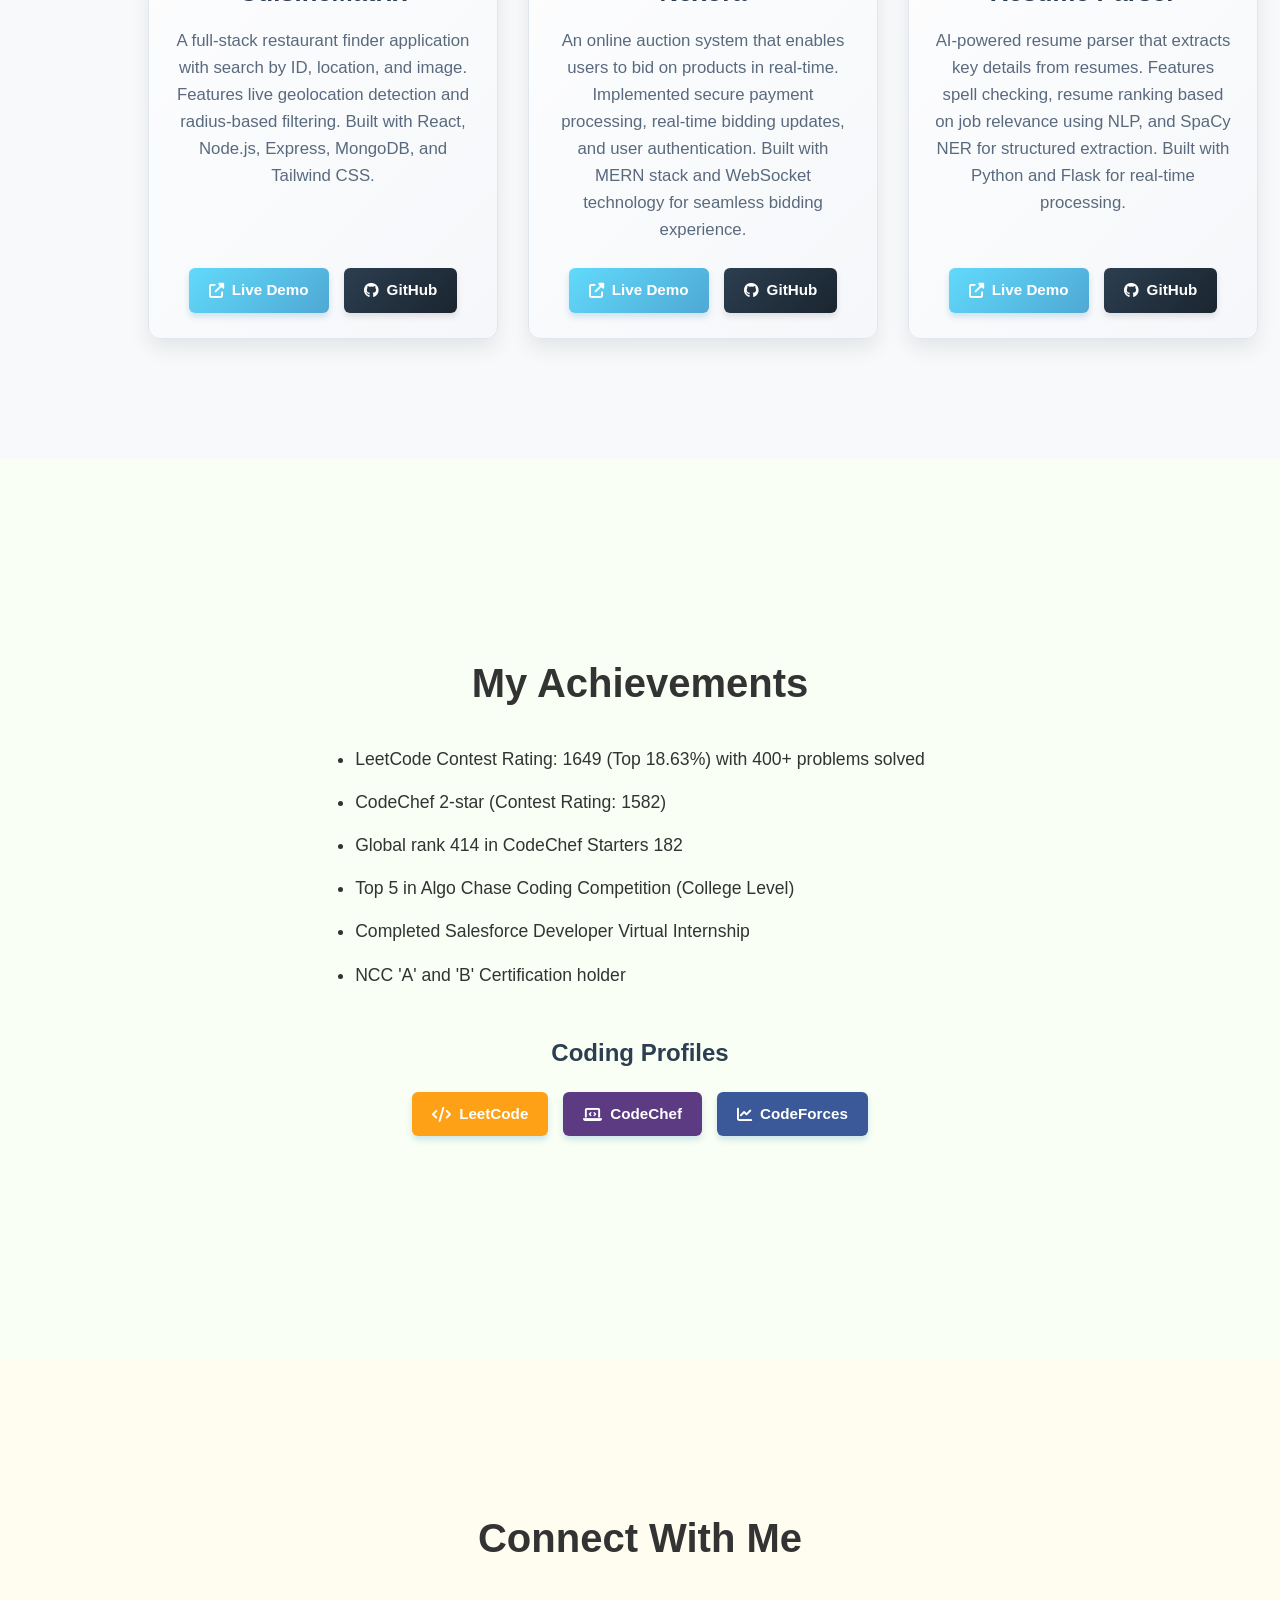
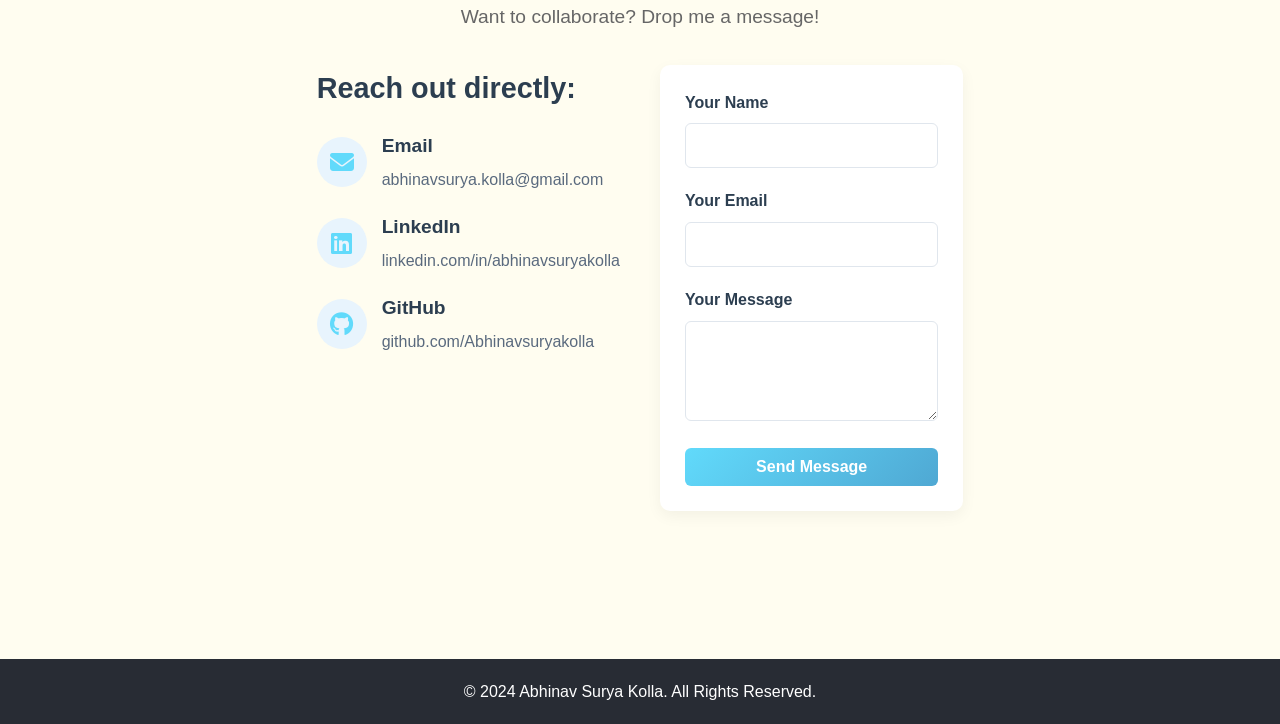
==== commit 221c7a1e: "Merge branch 'main' of https://github.com/Abhinavsuryakolla/portfolio" ====
--- a/public/portfolio.html
+++ b/public/portfolio.html
@@ -692,7 +692,7 @@
       <a href="#about" class="btn">Explore </a>
     </div>
     <div class="home-image">
-      <img src="https://surl.li/acuohc" alt="Abhinav Surya Kolla" />
+      <img src="./WhatsApp Image 2024-12-13 at 00.01.43_ba0954a8.jpg" alt="Abhinav Surya Kolla" />
     </div>
   </section>
 
@@ -977,4 +977,4 @@
     });
   </script>
 </body>
-</html>+</html>
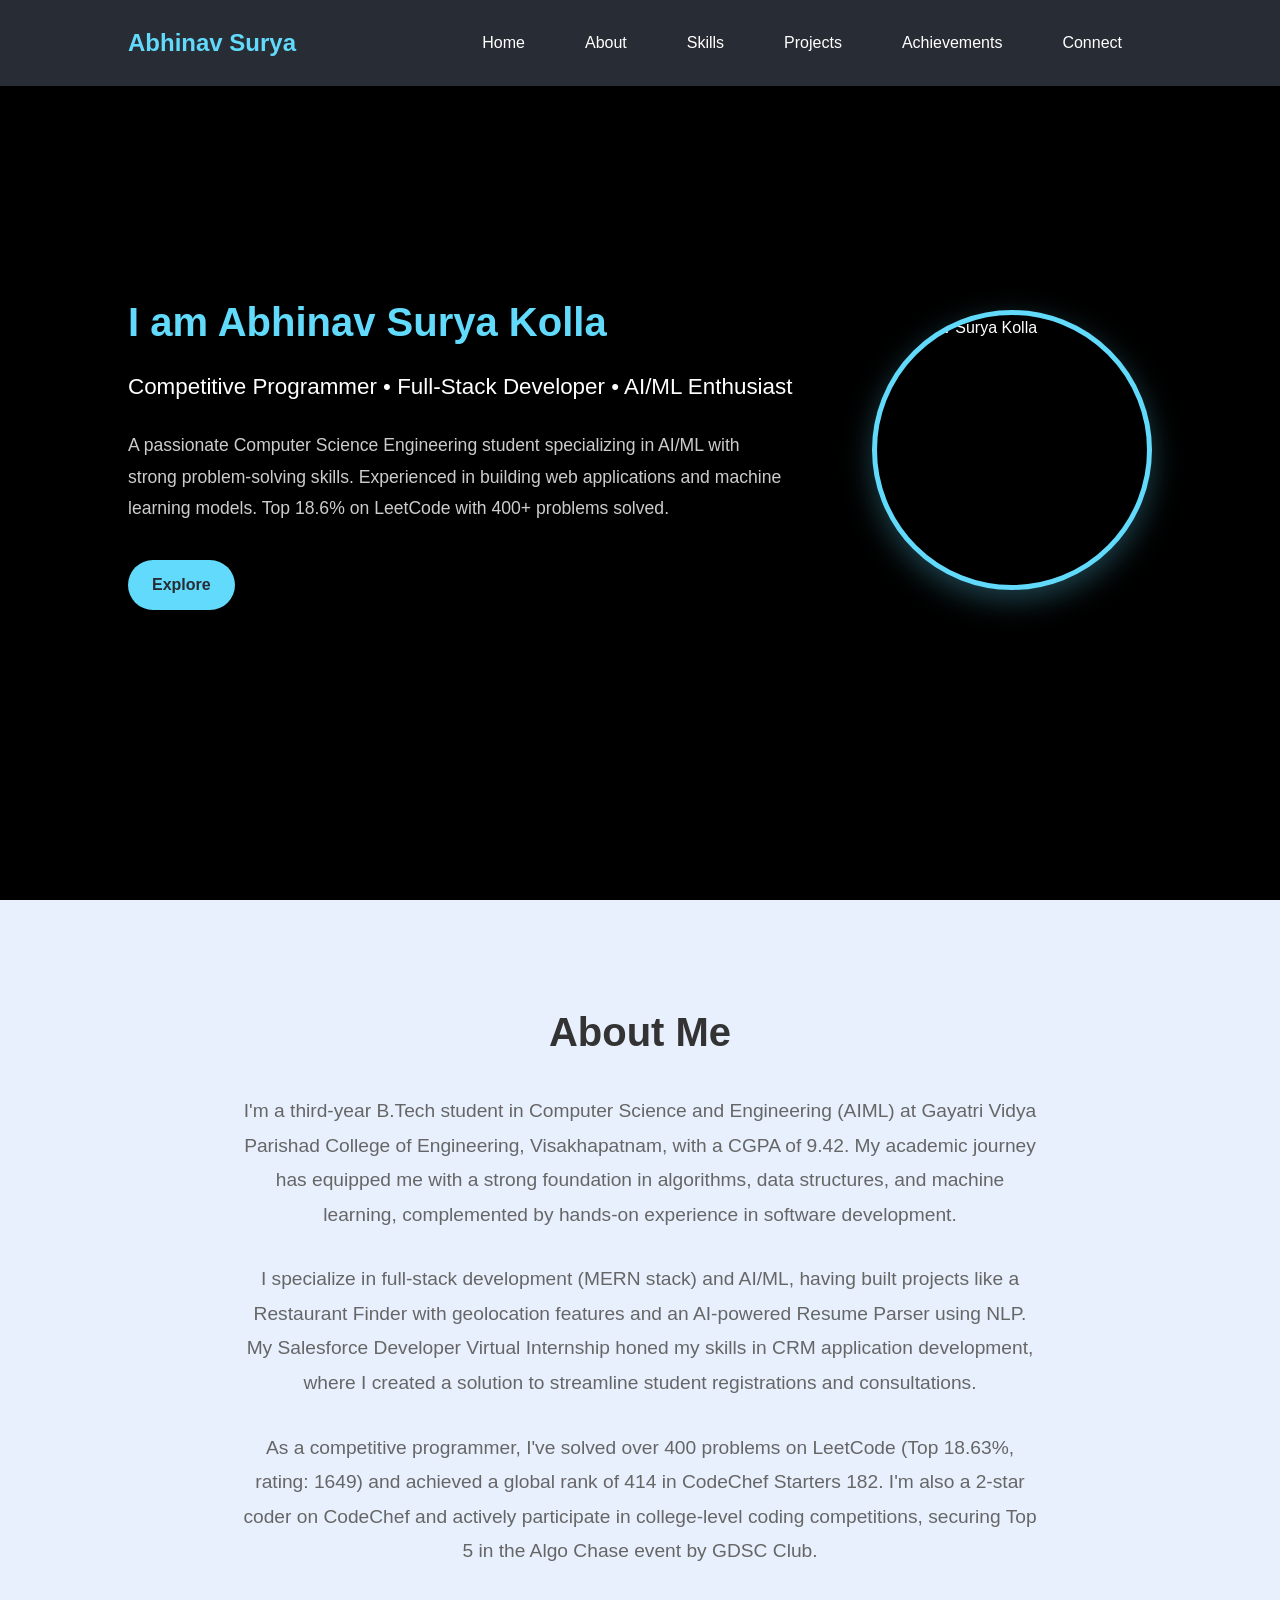
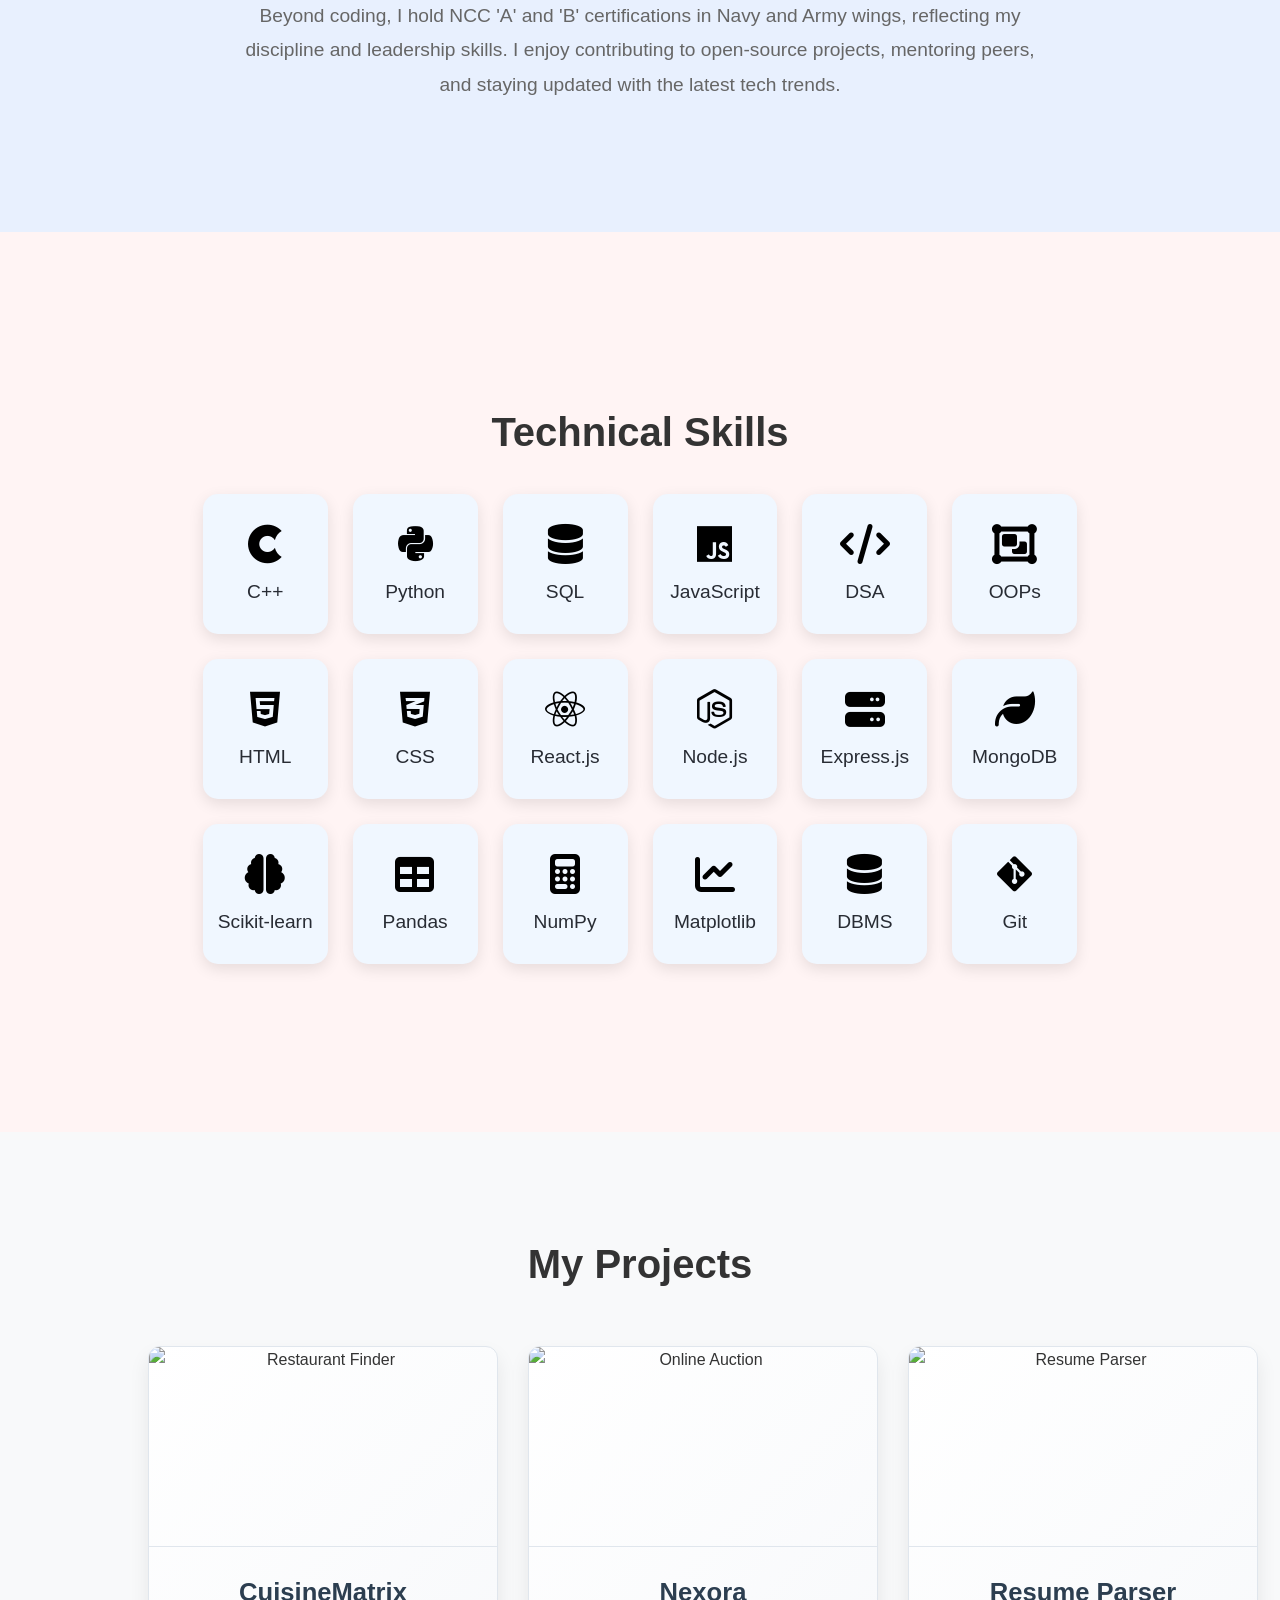
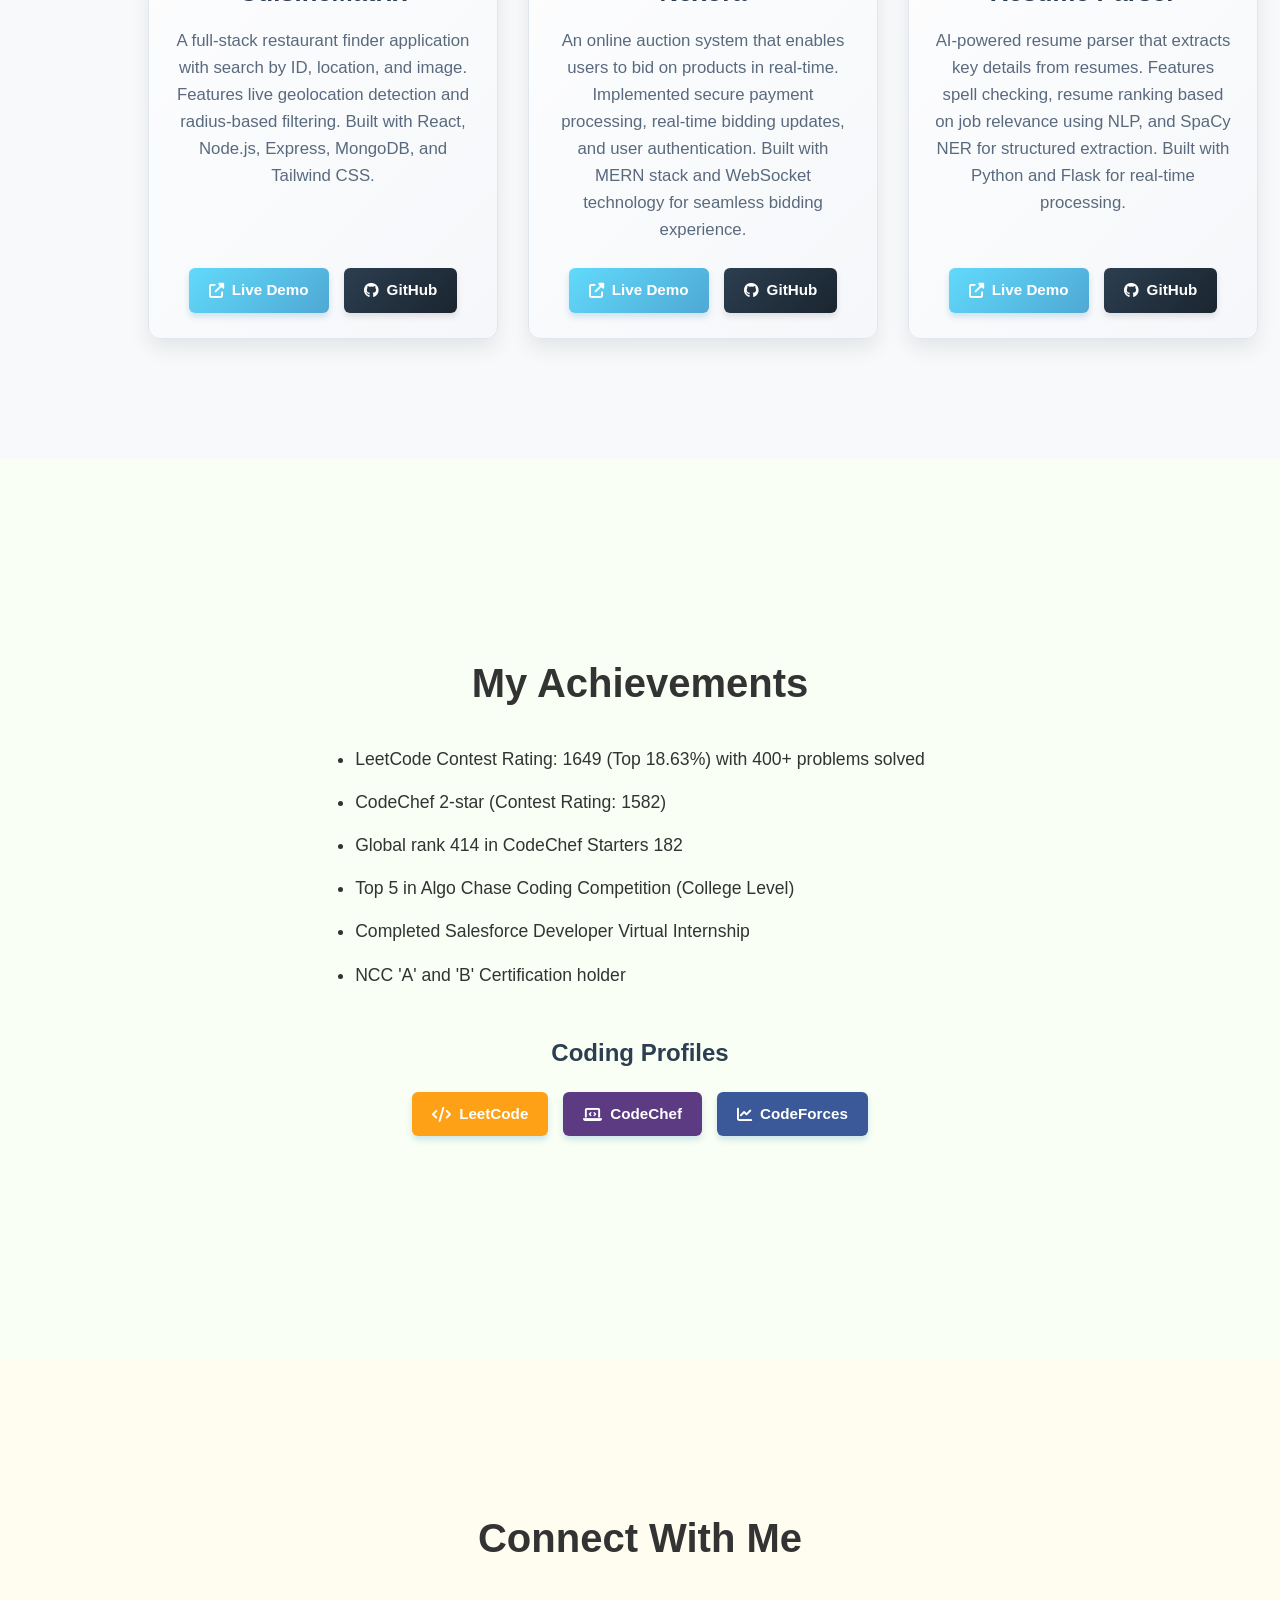
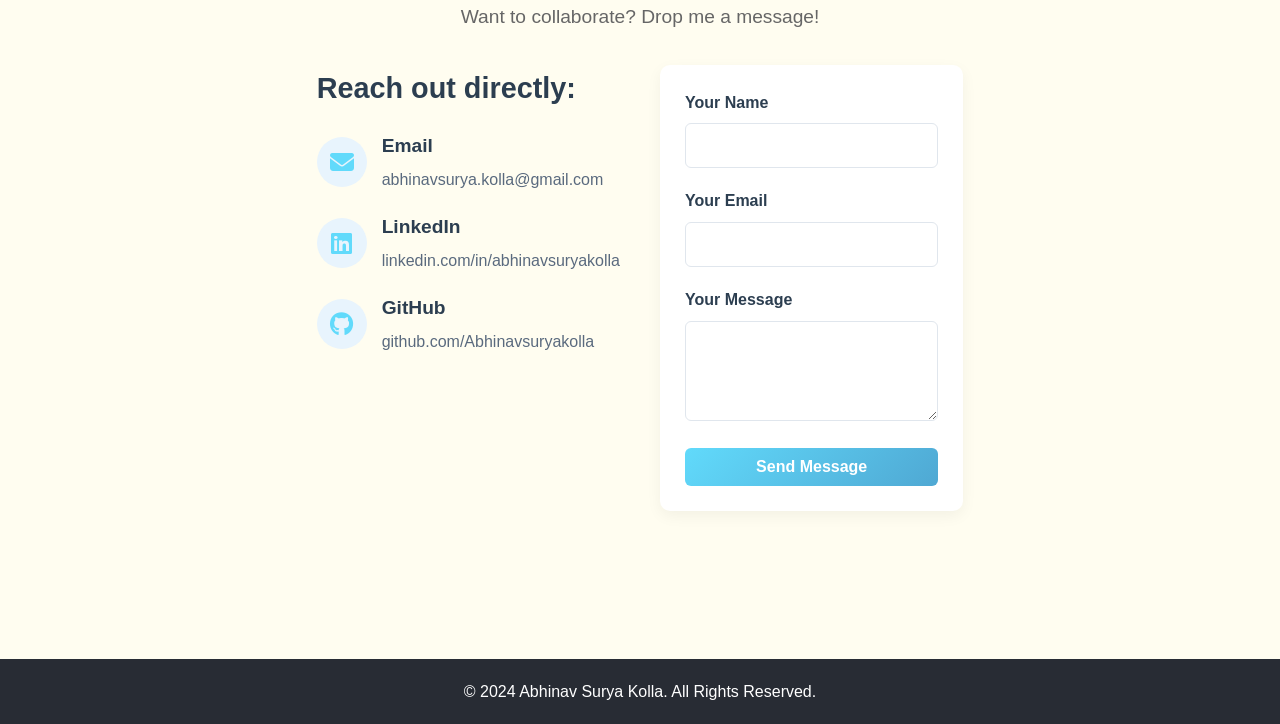
==== commit 73213ab3: "Merge branch 'main' of https://github.com/Abhinavsuryakolla/portfolio" ====
--- a/public/portfolio.html
+++ b/public/portfolio.html
@@ -692,7 +692,7 @@
       <a href="#about" class="btn">Explore </a>
     </div>
     <div class="home-image">
-      <img src="./WhatsApp Image 2024-12-13 at 00.01.43_ba0954a8.jpg" alt="Abhinav Surya Kolla" />
+      <img src="https://surl.li/acuohc" alt="Abhinav Surya Kolla" />
     </div>
   </section>
 
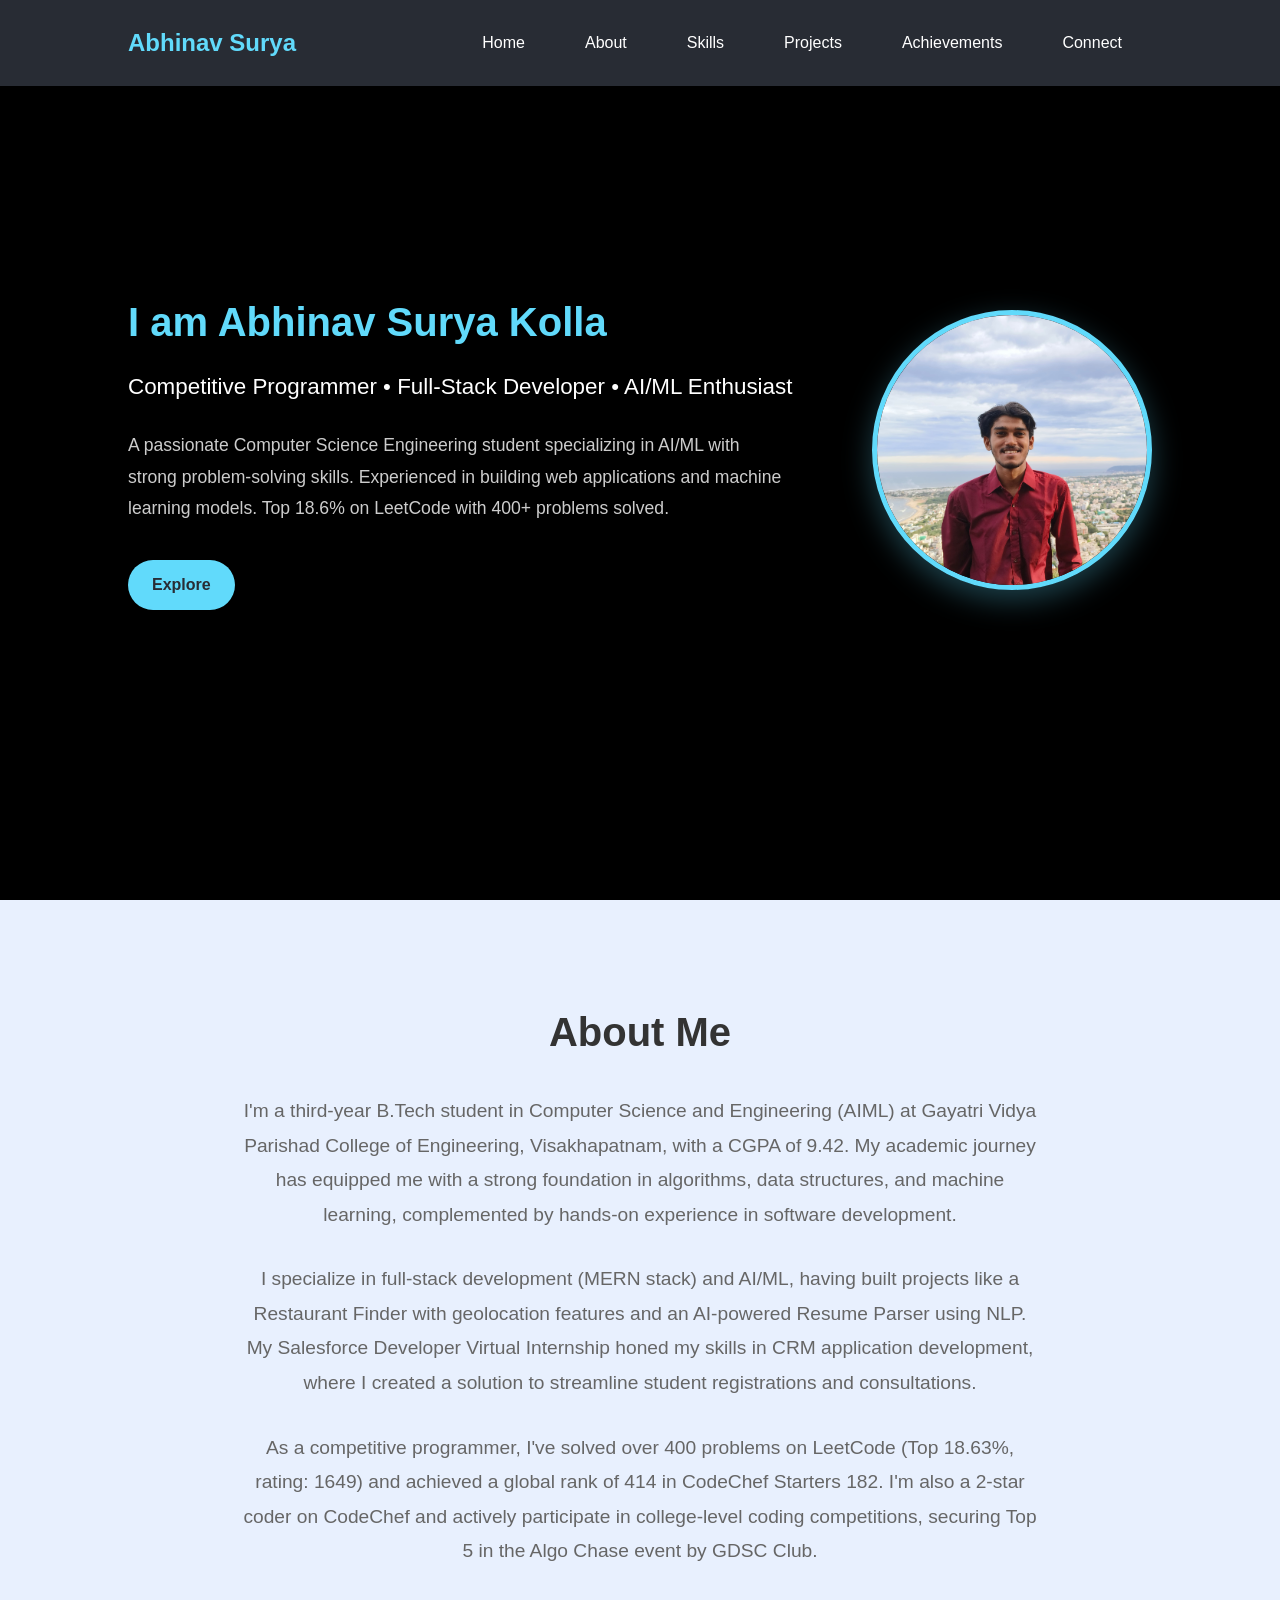
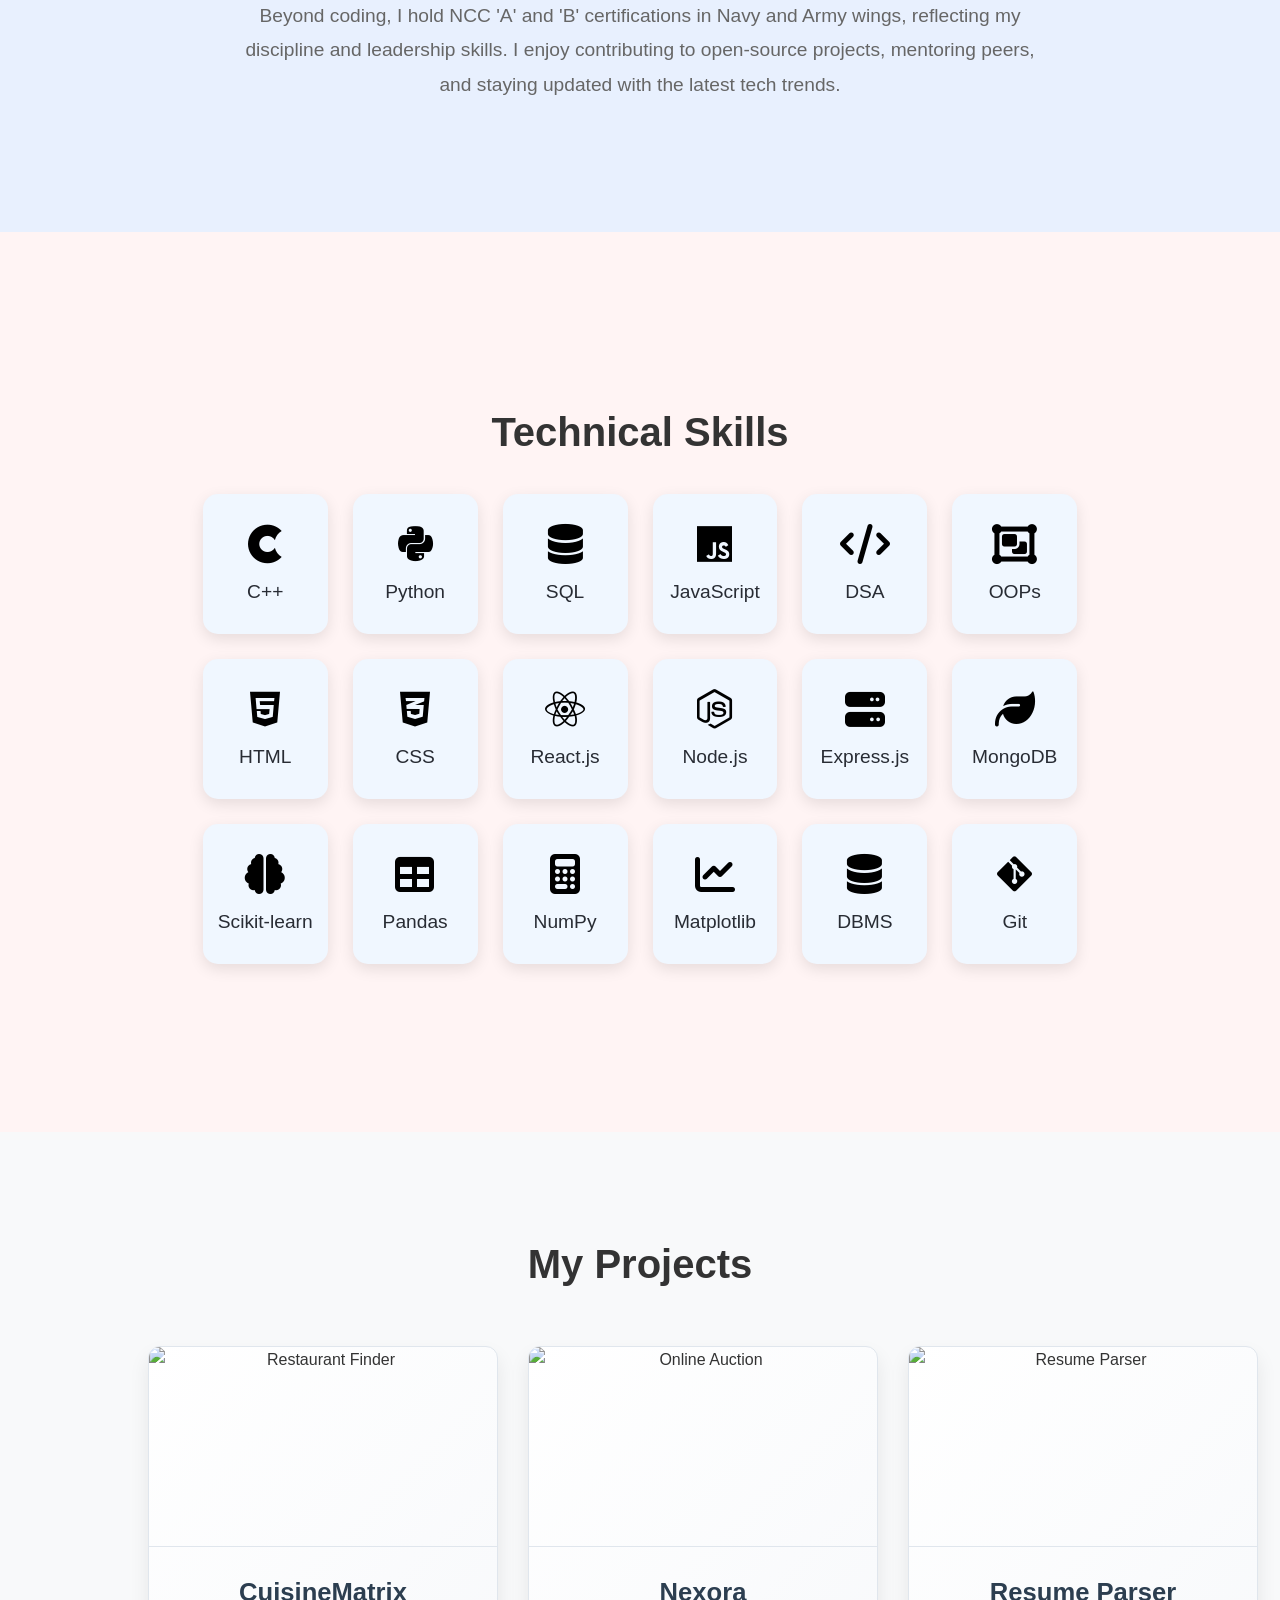
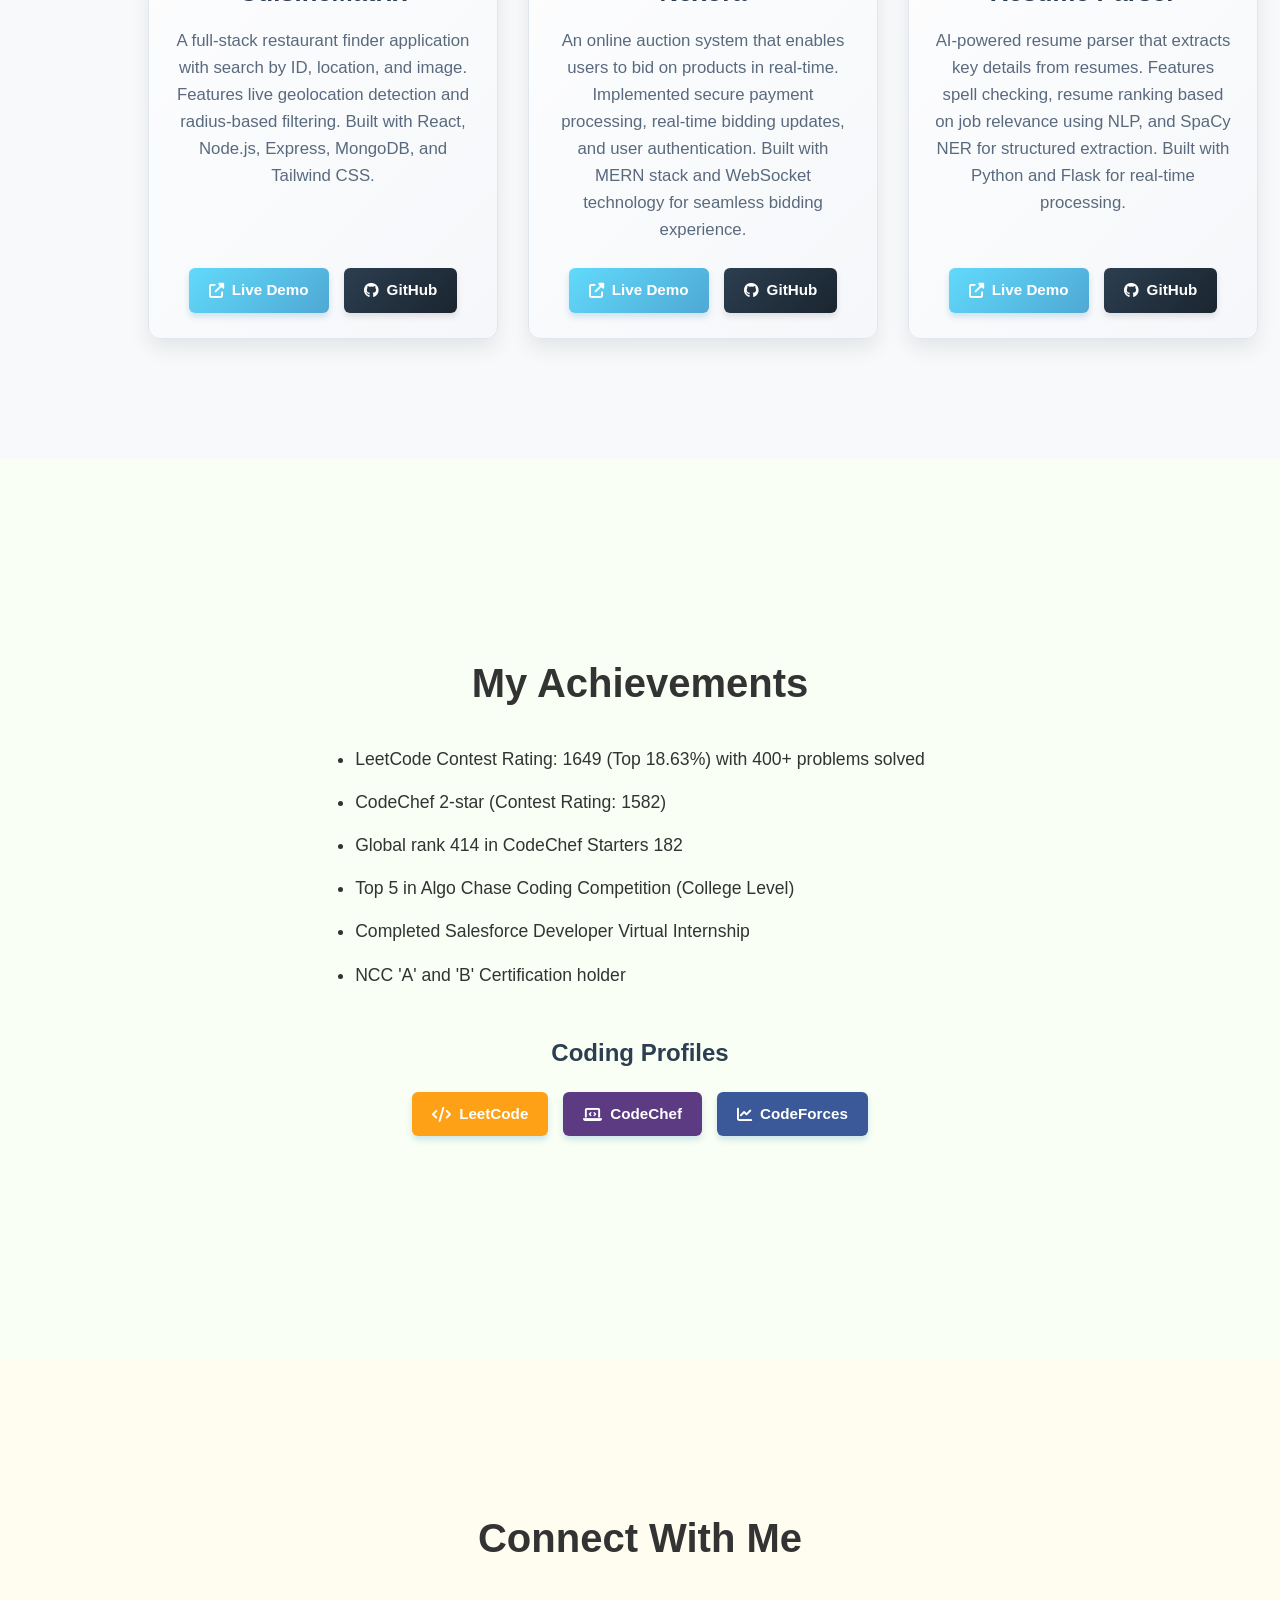
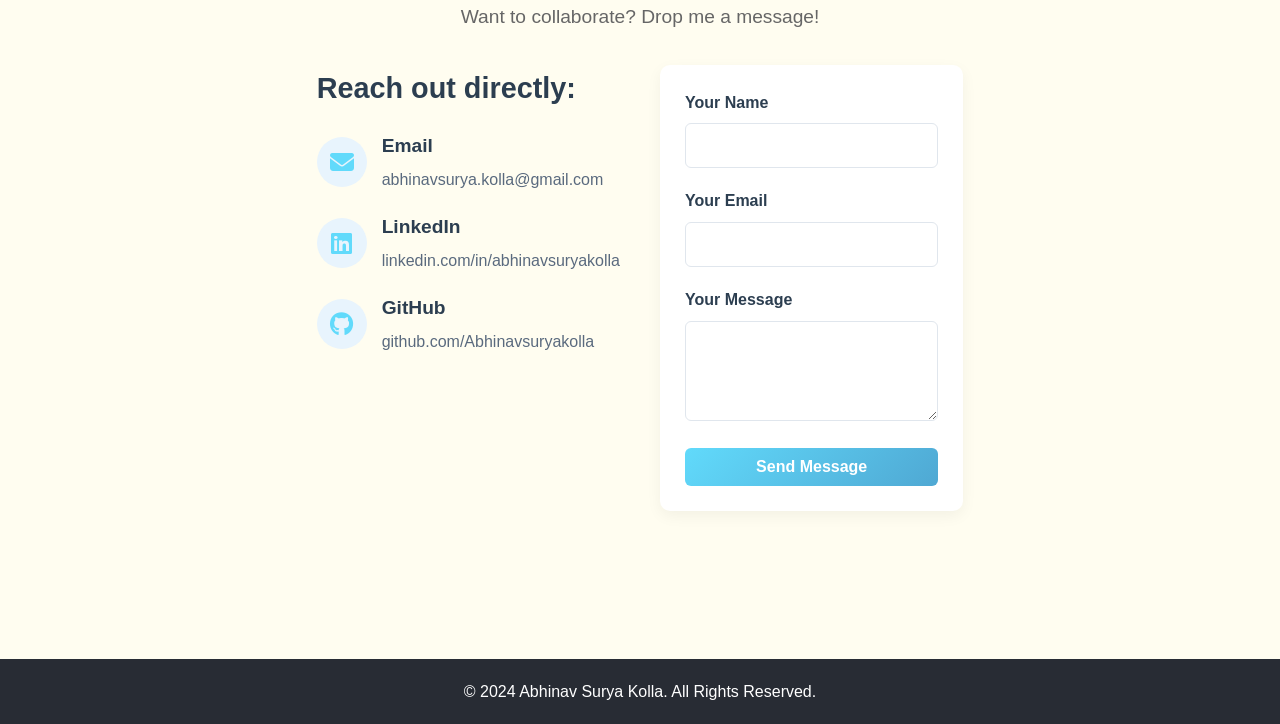
==== commit 946ec945: "changed image link" ====
--- a/public/portfolio.html
+++ b/public/portfolio.html
@@ -692,7 +692,7 @@
       <a href="#about" class="btn">Explore </a>
     </div>
     <div class="home-image">
-      <img src="https://surl.li/acuohc" alt="Abhinav Surya Kolla" />
+      <img src="./image.jpg" alt="Abhinav Surya Kolla" />
     </div>
   </section>
 
@@ -841,7 +841,7 @@
             Built with Python and Flask for real-time processing.
           </p>
           <div class="project-buttons">
-            <a href="#" class="project-btn demo-btn">
+            <a href="https://resume-parser.streamlit.app/" class="project-btn demo-btn">
               <i class="fas fa-external-link-alt"></i> Live Demo
             </a>
             <a href="https://github.com/Abhinavsuryakolla/Resume-Parser" class="project-btn github-btn">
